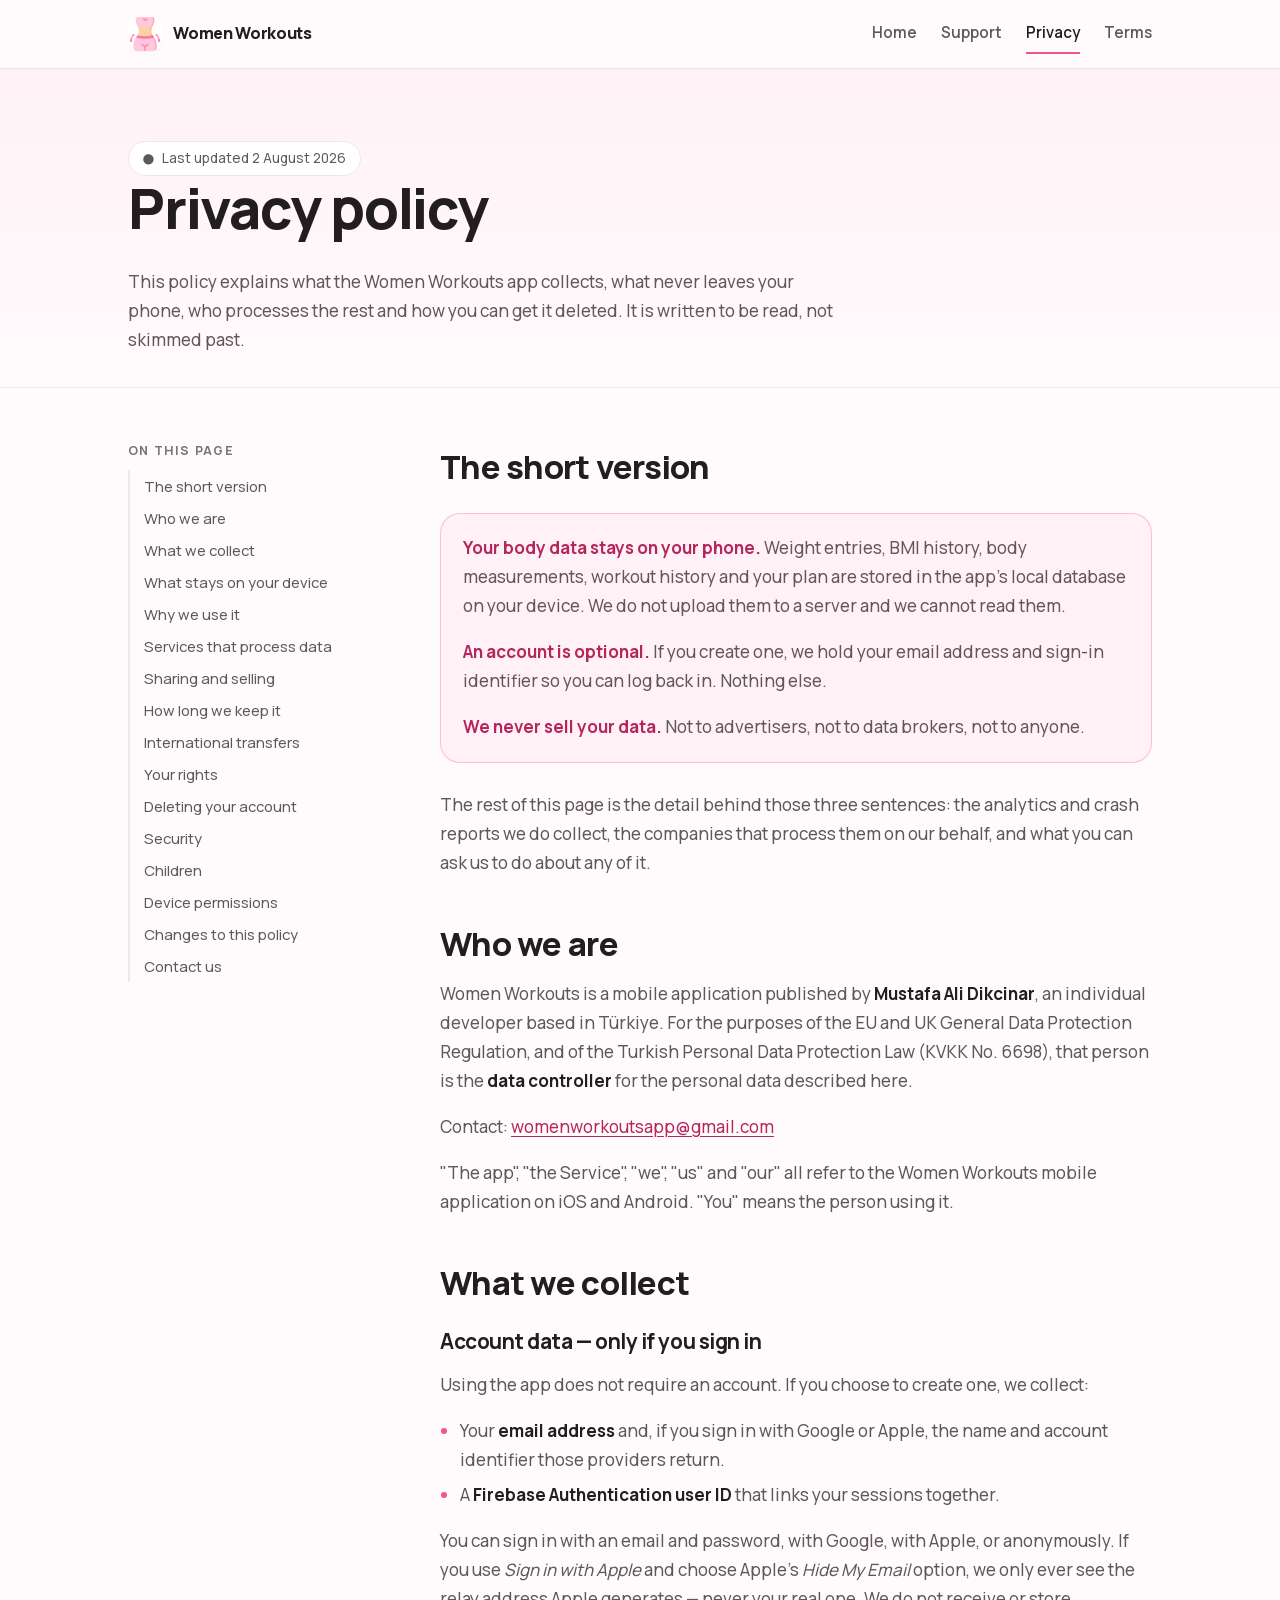
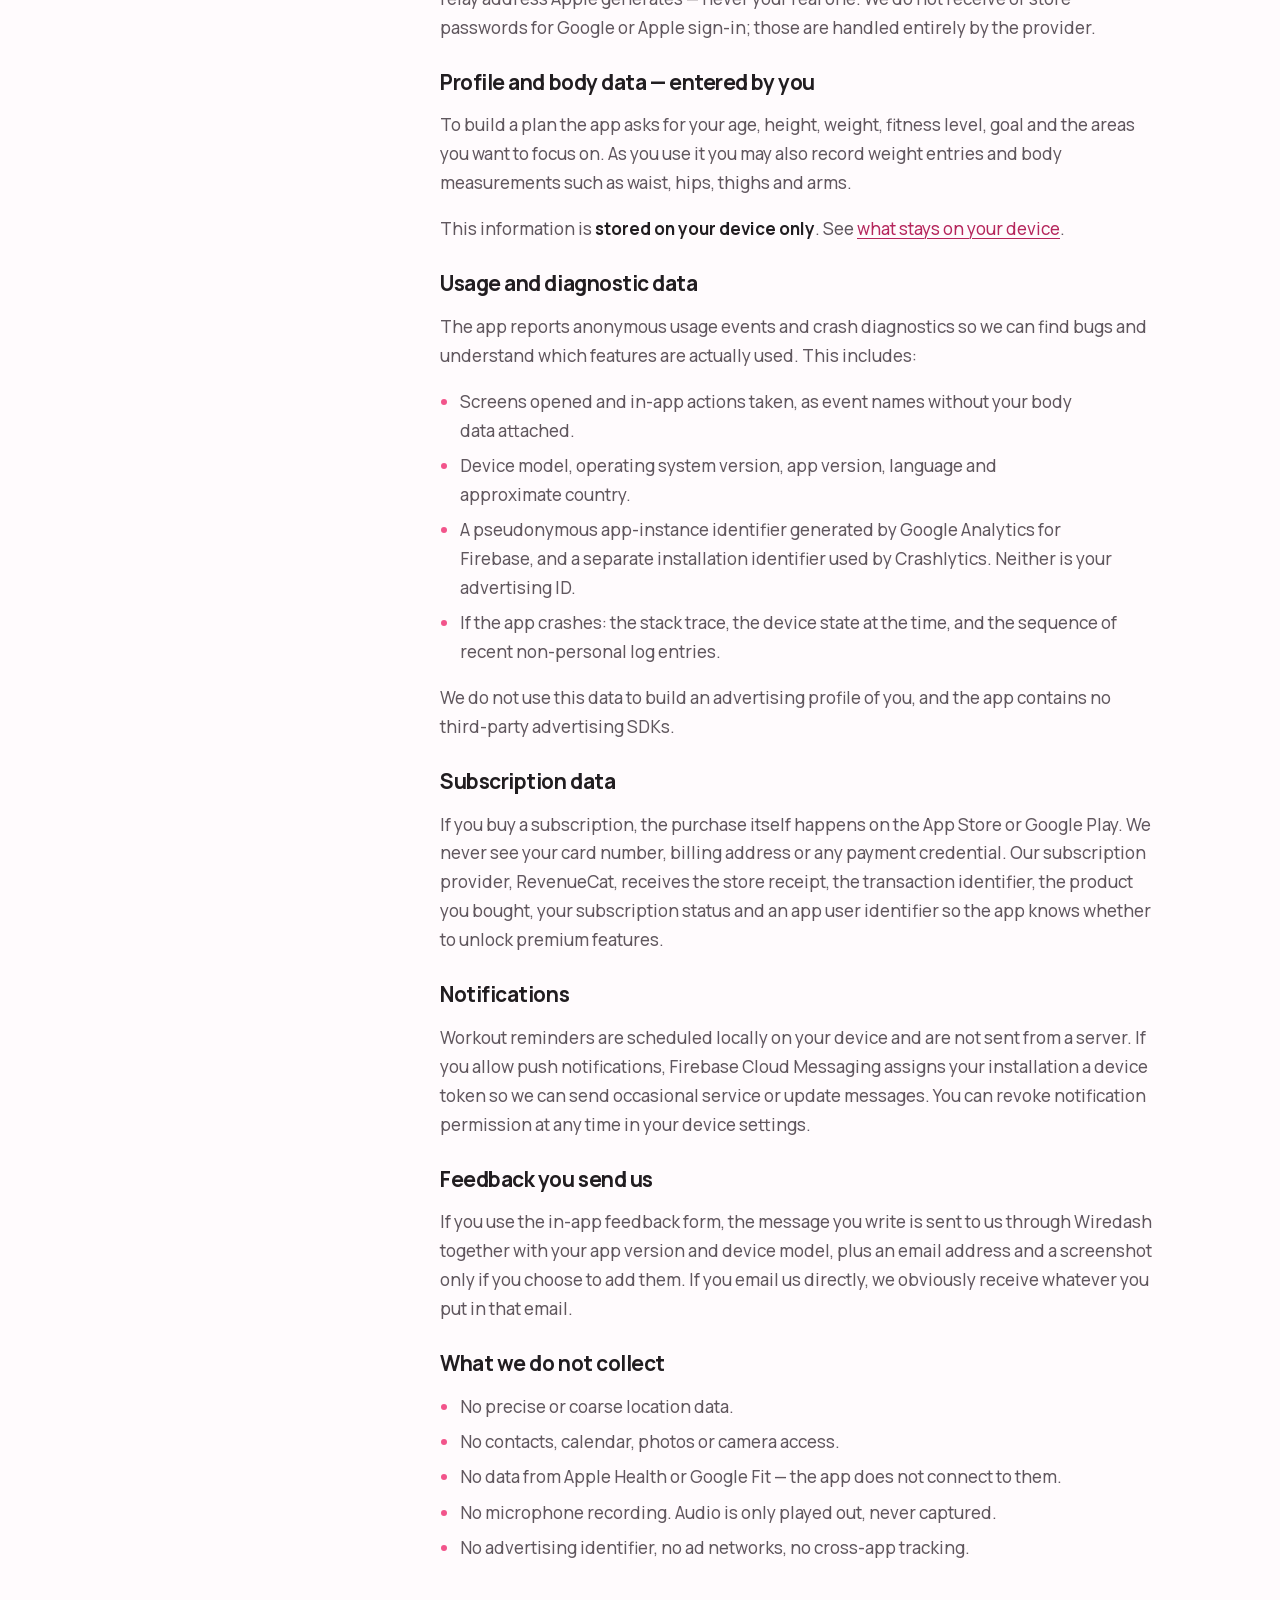
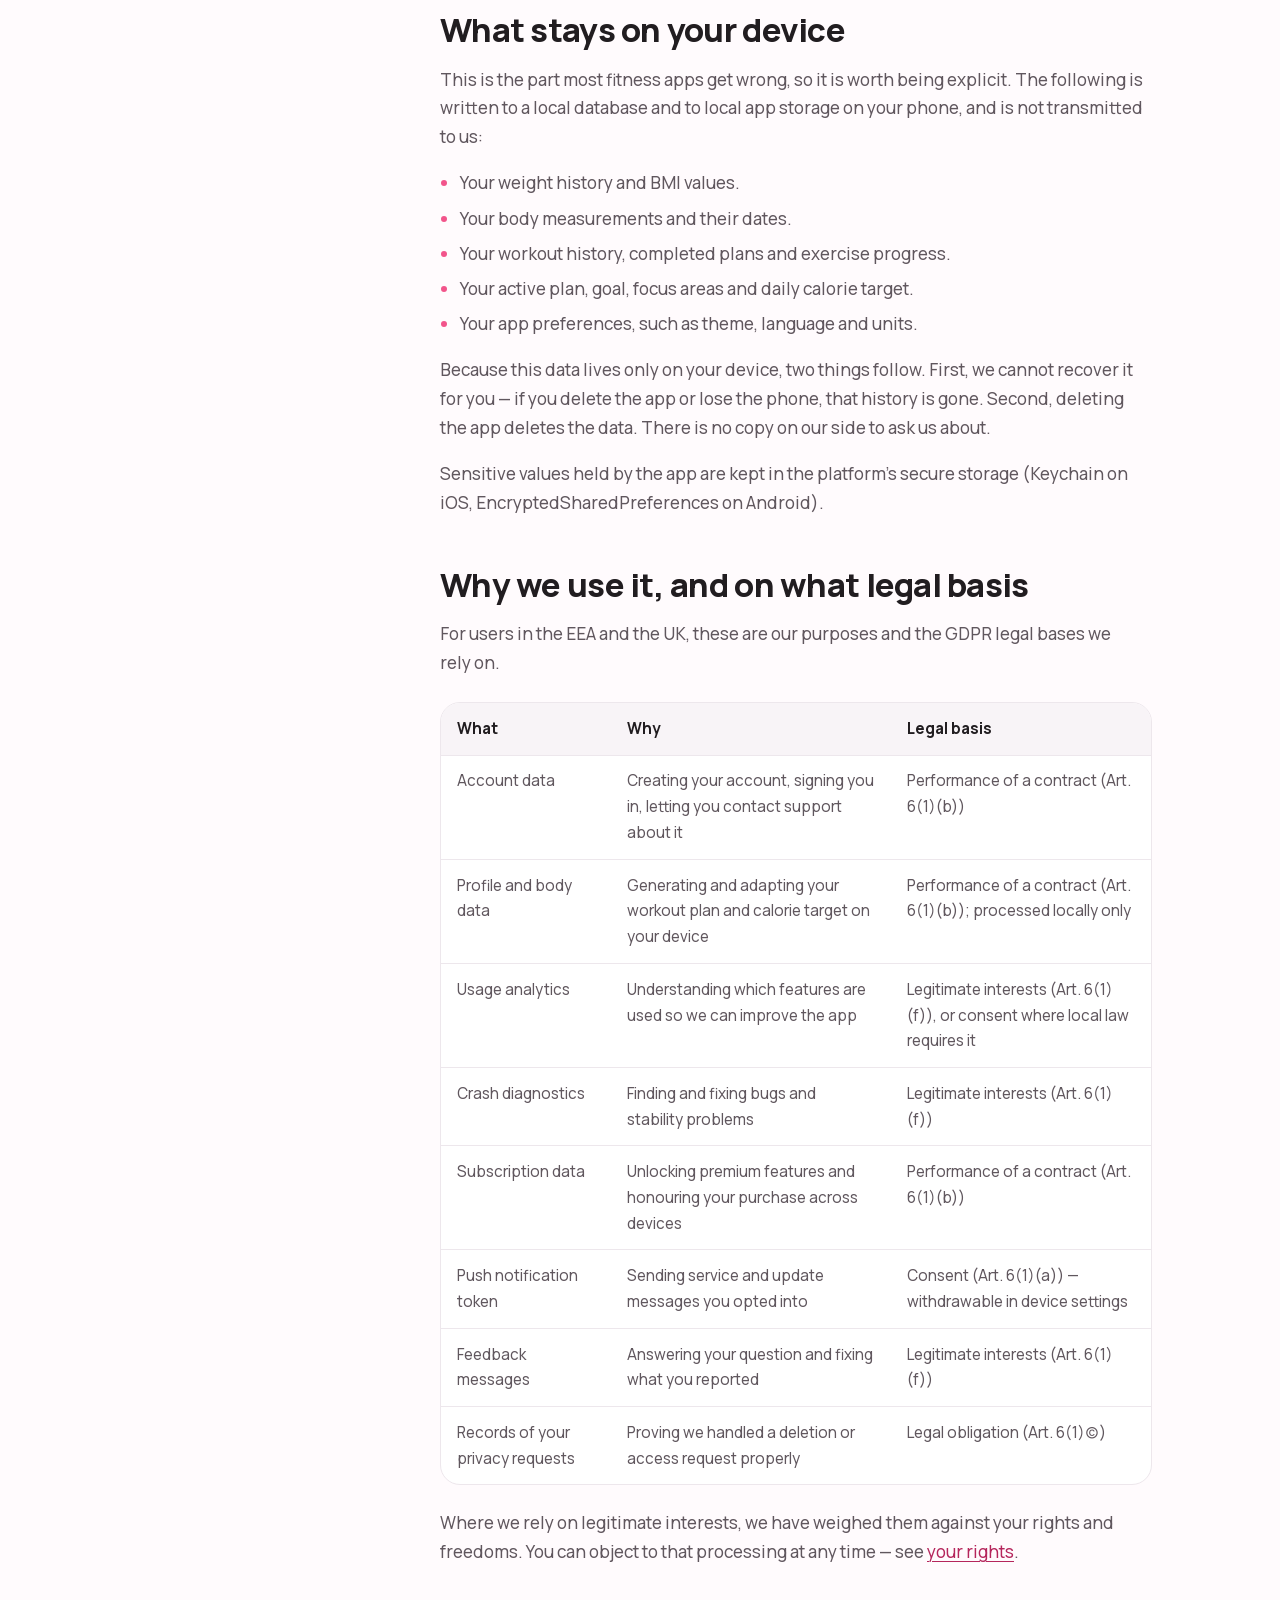
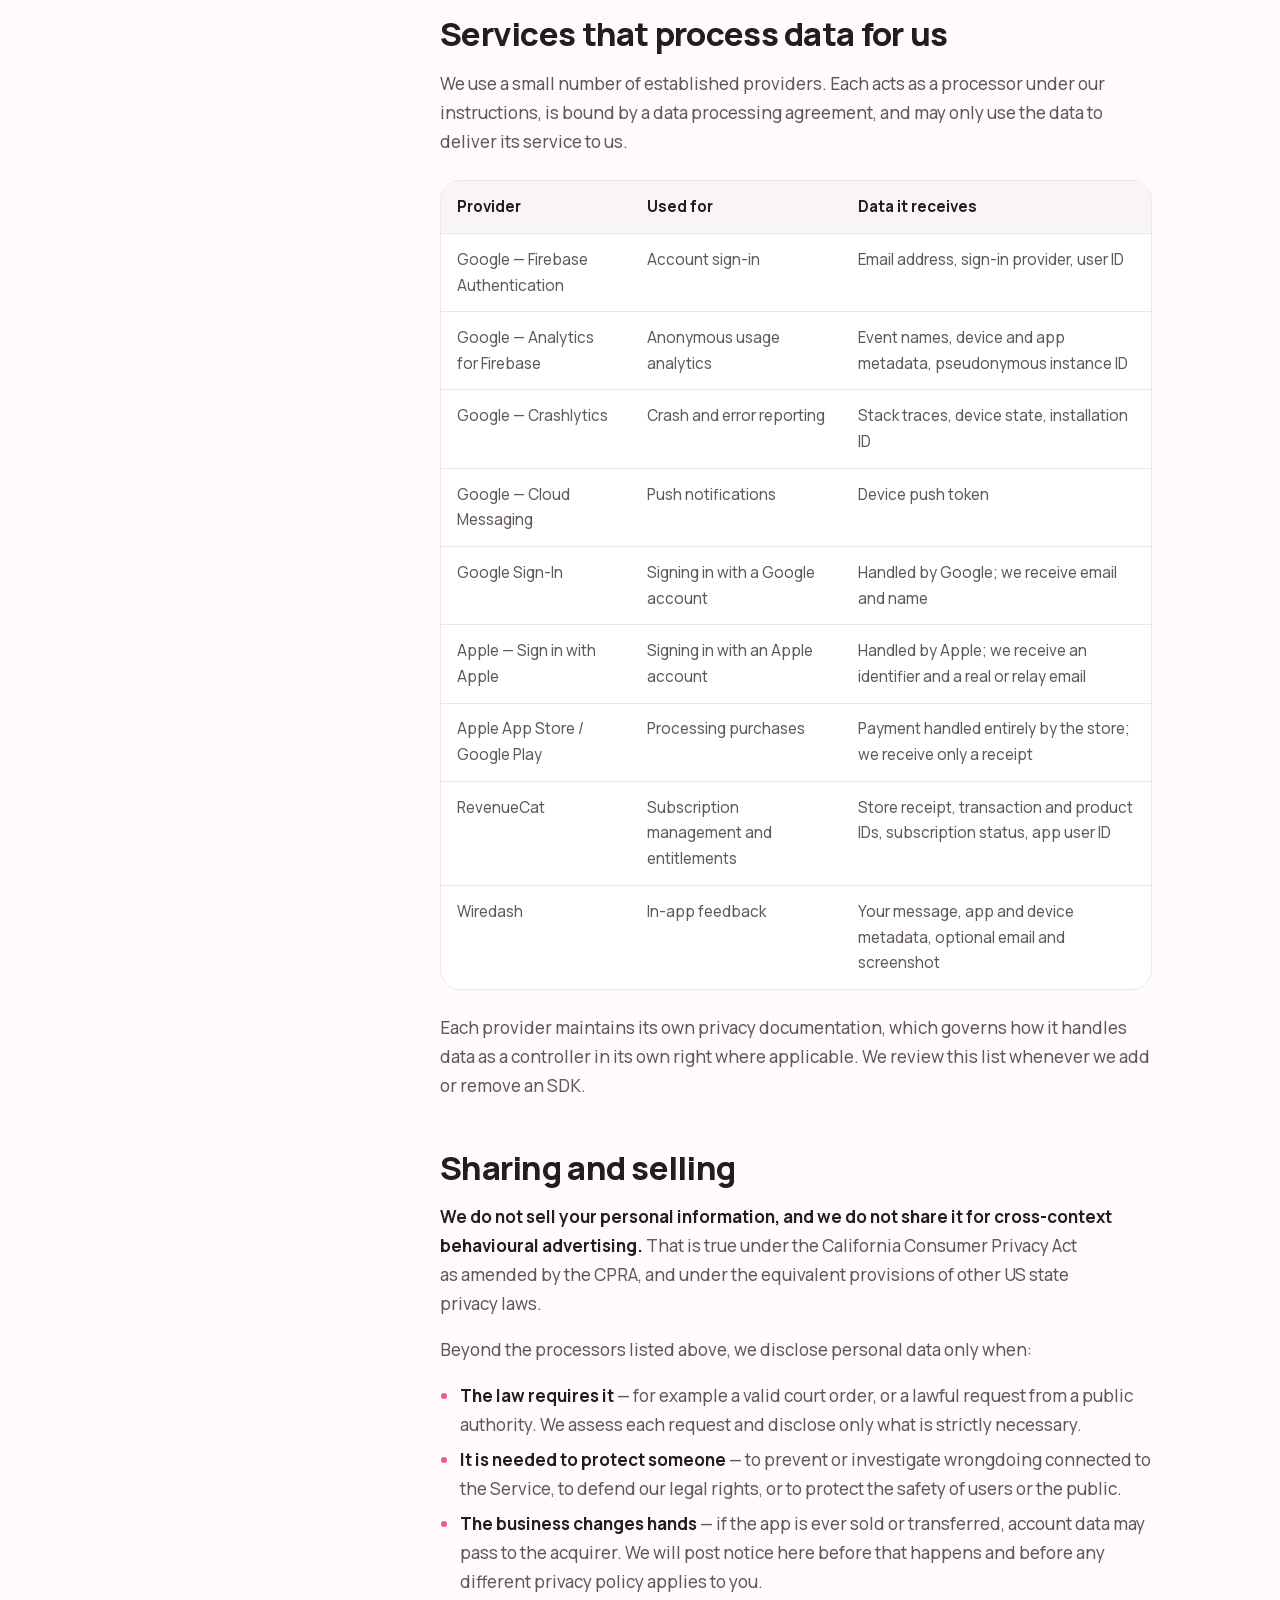
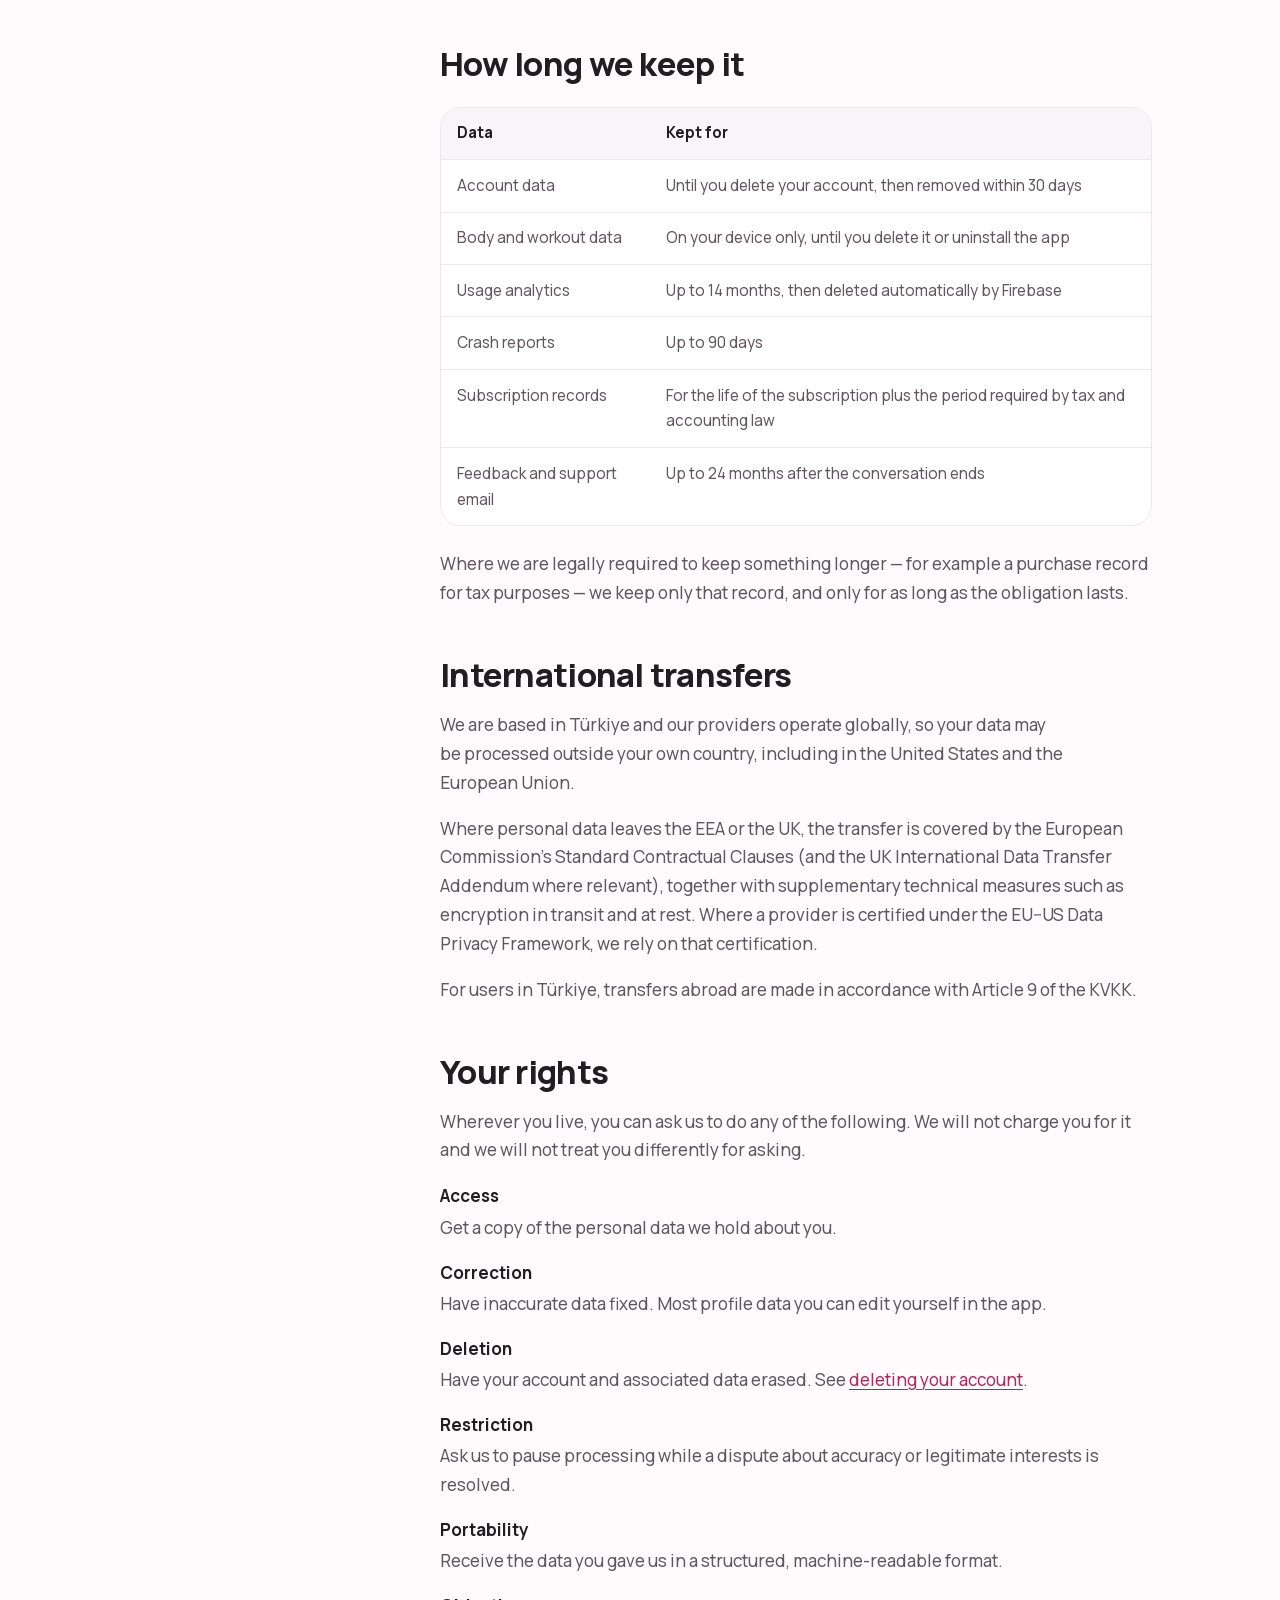
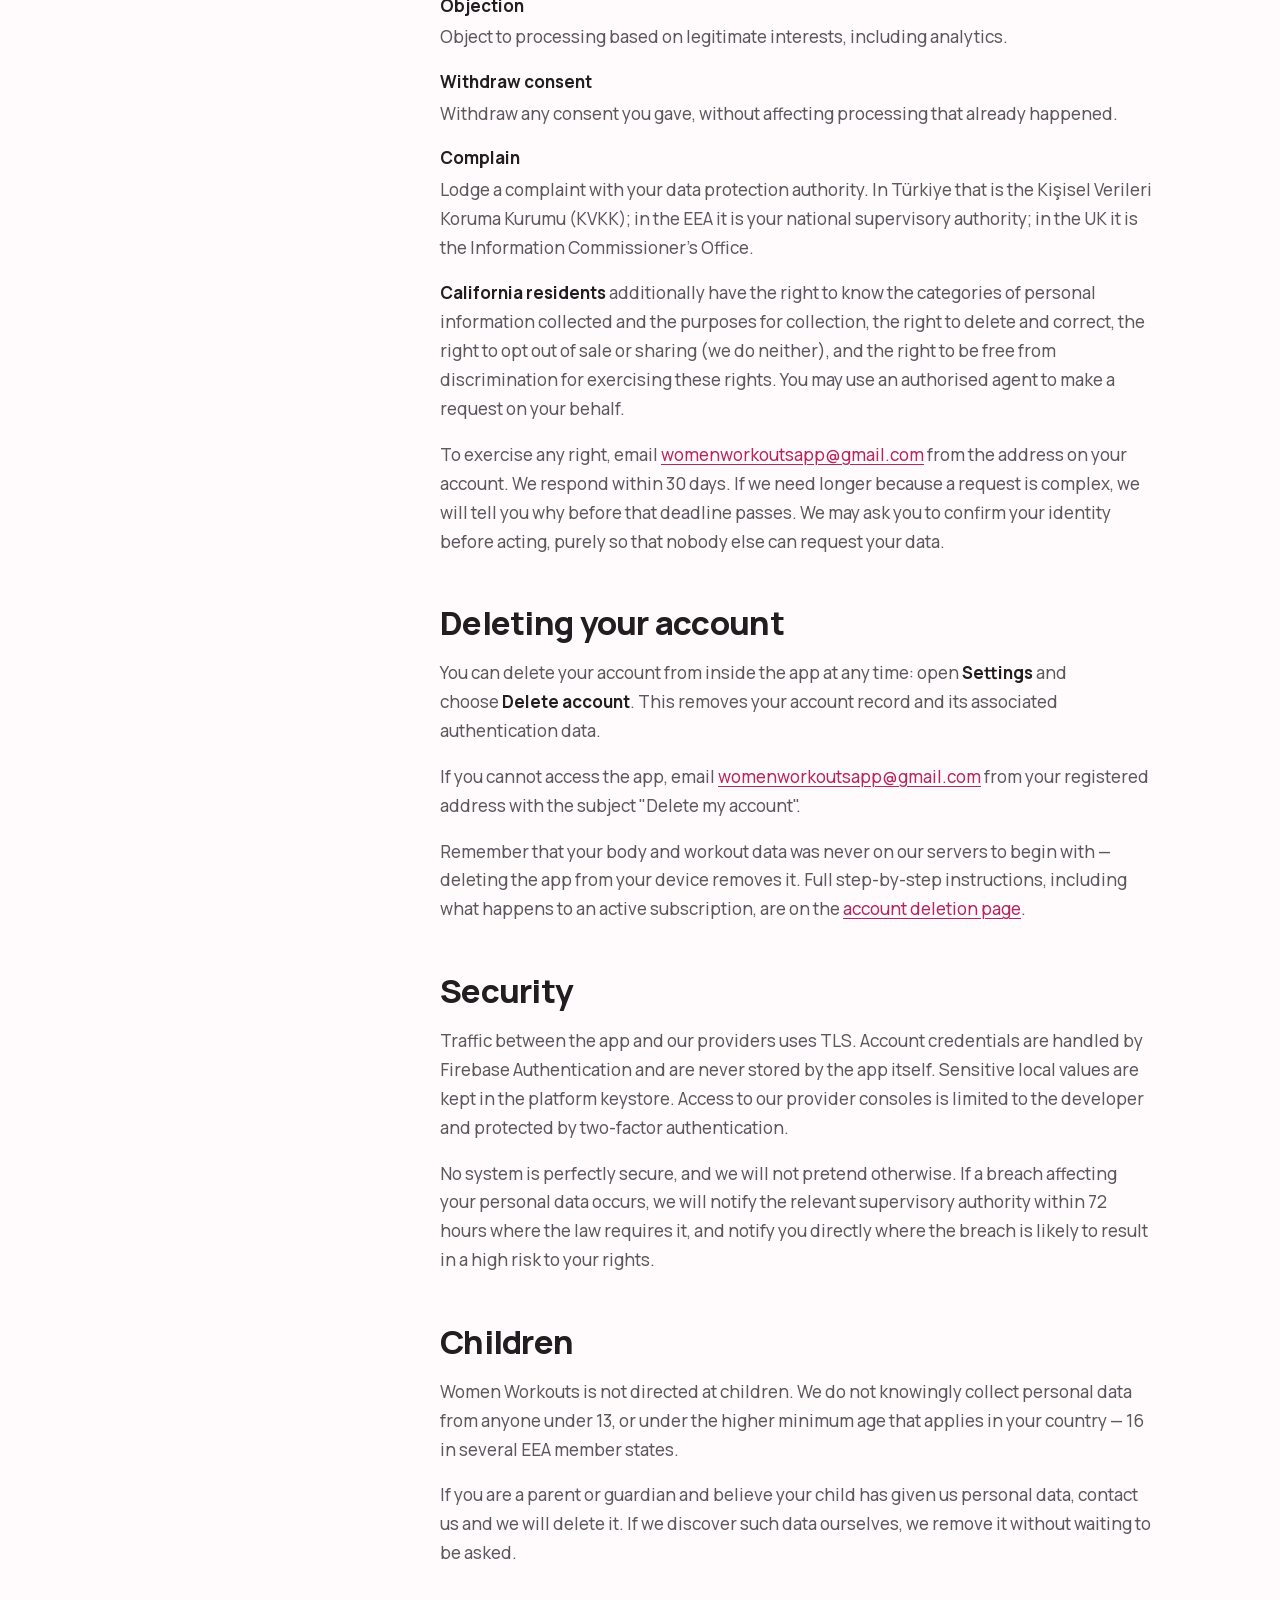
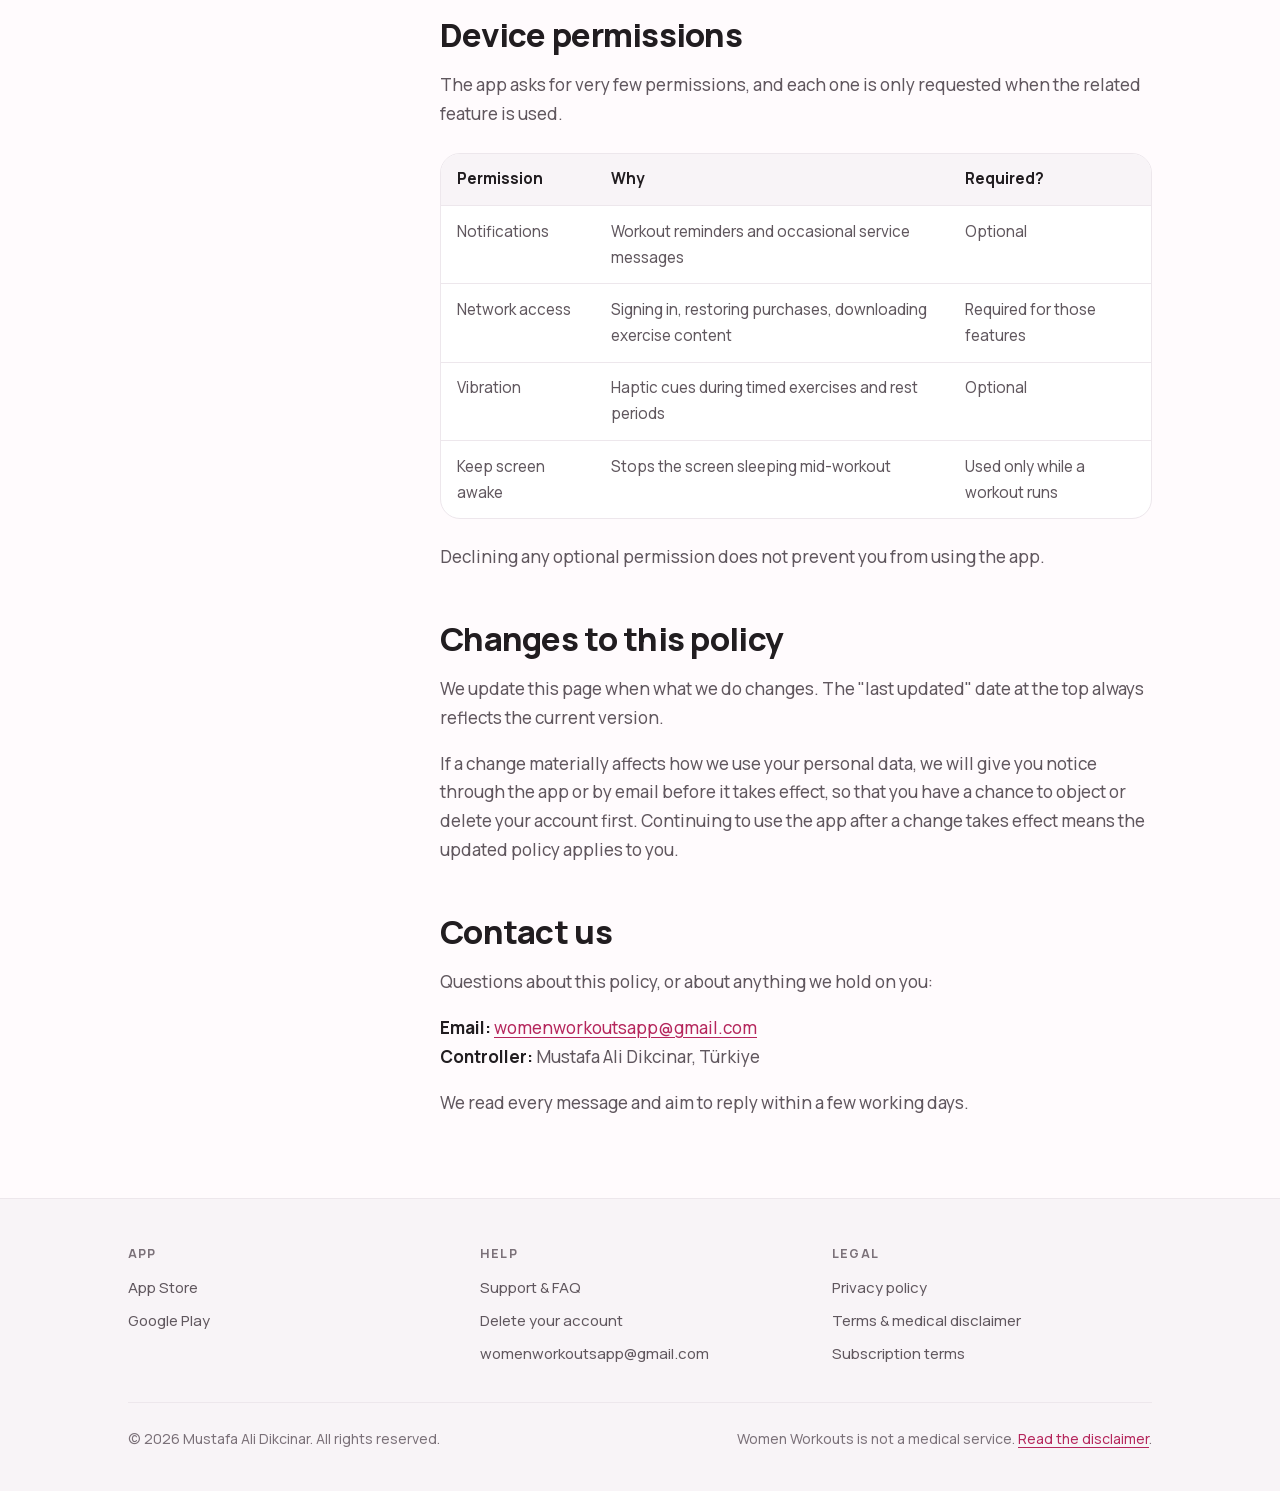
==== privacy.html @ 871513c8 "Rebuild site: themed pages, accurate legal text, SEO Replace the Word-exported UTF-16 privacy and te" ====
<!doctype html>
<html lang="en">
<head>
<meta charset="utf-8">
<meta name="viewport" content="width=device-width, initial-scale=1">
<title>Privacy Policy — Women Workouts</title>
<meta name="description" content="How the Women Workouts app collects, uses and protects your data: what stays on your device, which services process it, how long it is kept and how to delete your account.">
<link rel="canonical" href="https://womenworkouts.github.io/privacy.html">
<meta name="theme-color" content="#f2548b" media="(prefers-color-scheme: light)">
<meta name="theme-color" content="#151215" media="(prefers-color-scheme: dark)">
<meta name="robots" content="index, follow, max-snippet:-1">

<meta property="og:type" content="article">
<meta property="og:site_name" content="Women Workouts">
<meta property="og:url" content="https://womenworkouts.github.io/privacy.html">
<meta property="og:title" content="Privacy Policy — Women Workouts">
<meta property="og:description" content="What the Women Workouts app collects, what never leaves your device, and how to exercise your privacy rights.">
<meta property="og:image" content="https://womenworkouts.github.io/assets/img/og-cover.png">
<meta name="twitter:card" content="summary_large_image">
<meta name="twitter:title" content="Privacy Policy — Women Workouts">
<meta name="twitter:description" content="What the Women Workouts app collects, what never leaves your device, and how to exercise your privacy rights.">
<meta name="twitter:image" content="https://womenworkouts.github.io/assets/img/og-cover.png">

<link rel="icon" href="assets/img/icon-32.png" sizes="32x32" type="image/png">
<link rel="apple-touch-icon" href="assets/img/icon-180.png">
<link rel="preload" href="assets/fonts/manrope-latin.woff2" as="font" type="font/woff2" crossorigin>
<link rel="stylesheet" href="assets/css/site.css">

<script type="application/ld+json">
{
  "@context": "https://schema.org",
  "@type": "PrivacyPolicy",
  "@id": "https://womenworkouts.github.io/privacy.html#doc",
  "name": "Women Workouts Privacy Policy",
  "url": "https://womenworkouts.github.io/privacy.html",
  "inLanguage": "en",
  "dateModified": "2026-08-02",
  "description": "How the Women Workouts app collects, uses and protects personal data.",
  "isPartOf": { "@type": "WebSite", "@id": "https://womenworkouts.github.io/#website" },
  "publisher": {
    "@type": "Organization",
    "name": "Women Workouts",
    "email": "womenworkoutsapp@gmail.com",
    "url": "https://womenworkouts.github.io/"
  },
  "about": { "@type": "MobileApplication", "@id": "https://womenworkouts.github.io/#app" },
  "breadcrumb": {
    "@type": "BreadcrumbList",
    "itemListElement": [
      { "@type": "ListItem", "position": 1, "name": "Home", "item": "https://womenworkouts.github.io/" },
      { "@type": "ListItem", "position": 2, "name": "Privacy Policy", "item": "https://womenworkouts.github.io/privacy.html" }
    ]
  }
}
</script>
</head>
<body>
<a class="skip-link" href="#main">Skip to content</a>

<header class="site-header">
  <div class="wrap">
    <a class="brand" href="/">
      <img src="assets/img/icon-192.png" width="34" height="34" alt="" decoding="async">
      Women Workouts
    </a>
    <nav class="site-nav" aria-label="Primary">
      <a href="/">Home</a>
      <a href="support.html">Support</a>
      <a href="privacy.html" aria-current="page">Privacy</a>
      <a href="terms.html">Terms</a>
    </nav>
  </div>
</header>

<main id="main">

<div class="page-hero">
  <div class="wrap">
    <p class="updated"><span aria-hidden="true">●</span> Last updated 2 August 2026</p>
    <h1>Privacy policy</h1>
    <p>This policy explains what the Women Workouts app collects, what never leaves your phone, who processes the rest and how you can get it deleted. It is written to be read, not skimmed past.</p>
  </div>
</div>

<div class="wrap">
<div class="doc has-toc">

  <nav class="toc" aria-labelledby="toc-title">
    <h2 id="toc-title">On this page</h2>
    <ol>
      <li><a href="#summary">The short version</a></li>
      <li><a href="#who-we-are">Who we are</a></li>
      <li><a href="#what-we-collect">What we collect</a></li>
      <li><a href="#on-device">What stays on your device</a></li>
      <li><a href="#why">Why we use it</a></li>
      <li><a href="#processors">Services that process data</a></li>
      <li><a href="#sharing">Sharing and selling</a></li>
      <li><a href="#retention">How long we keep it</a></li>
      <li><a href="#transfers">International transfers</a></li>
      <li><a href="#your-rights">Your rights</a></li>
      <li><a href="#delete">Deleting your account</a></li>
      <li><a href="#security">Security</a></li>
      <li><a href="#children">Children</a></li>
      <li><a href="#permissions">Device permissions</a></li>
      <li><a href="#changes">Changes to this policy</a></li>
      <li><a href="#contact">Contact us</a></li>
    </ol>
  </nav>

  <article class="prose">

    <section id="summary">
      <h2>The short version</h2>
      <div class="callout">
        <p><strong>Your body data stays on your phone.</strong> Weight entries, BMI history, body measurements, workout history and your plan are stored in the app's local database on your device. We do not upload them to a server and we cannot read them.</p>
        <p><strong>An account is optional.</strong> If you create one, we hold your email address and sign-in identifier so you can log back in. Nothing else.</p>
        <p><strong>We never sell your data.</strong> Not to advertisers, not to data brokers, not to anyone.</p>
      </div>
      <p>The rest of this page is the detail behind those three sentences: the analytics and crash reports we do collect, the companies that process them on our behalf, and what you can ask us to do about any of it.</p>
    </section>

    <section id="who-we-are">
      <h2>Who we are</h2>
      <p>Women Workouts is a mobile application published by <strong>Mustafa Ali Dikcinar</strong>, an individual developer based in Türkiye. For the purposes of the EU and UK General Data Protection Regulation, and of the Turkish Personal Data Protection Law (KVKK No. 6698), that person is the <strong>data controller</strong> for the personal data described here.</p>
      <p>Contact: <a href="mailto:womenworkoutsapp@gmail.com">womenworkoutsapp@gmail.com</a></p>
      <p>"The app", "the Service", "we", "us" and "our" all refer to the Women Workouts mobile application on iOS and Android. "You" means the person using it.</p>
    </section>

    <section id="what-we-collect">
      <h2>What we collect</h2>

      <h3>Account data — only if you sign in</h3>
      <p>Using the app does not require an account. If you choose to create one, we collect:</p>
      <ul>
        <li>Your <strong>email address</strong> and, if you sign in with Google or Apple, the name and account identifier those providers return.</li>
        <li>A <strong>Firebase Authentication user ID</strong> that links your sessions together.</li>
      </ul>
      <p>You can sign in with an email and password, with Google, with Apple, or anonymously. If you use <em>Sign in with Apple</em> and choose Apple's <em>Hide My Email</em> option, we only ever see the relay address Apple generates — never your real one. We do not receive or store passwords for Google or Apple sign-in; those are handled entirely by the provider.</p>

      <h3>Profile and body data — entered by you</h3>
      <p>To build a plan the app asks for your age, height, weight, fitness level, goal and the areas you want to focus on. As you use it you may also record weight entries and body measurements such as waist, hips, thighs and arms.</p>
      <p>This information is <strong>stored on your device only</strong>. See <a href="#on-device">what stays on your device</a>.</p>

      <h3>Usage and diagnostic data</h3>
      <p>The app reports anonymous usage events and crash diagnostics so we can find bugs and understand which features are actually used. This includes:</p>
      <ul>
        <li>Screens opened and in-app actions taken, as event names without your body data attached.</li>
        <li>Device model, operating system version, app version, language and approximate country.</li>
        <li>A pseudonymous app-instance identifier generated by Google Analytics for Firebase, and a separate installation identifier used by Crashlytics. Neither is your advertising ID.</li>
        <li>If the app crashes: the stack trace, the device state at the time, and the sequence of recent non-personal log entries.</li>
      </ul>
      <p>We do not use this data to build an advertising profile of you, and the app contains no third-party advertising SDKs.</p>

      <h3>Subscription data</h3>
      <p>If you buy a subscription, the purchase itself happens on the App Store or Google Play. We never see your card number, billing address or any payment credential. Our subscription provider, RevenueCat, receives the store receipt, the transaction identifier, the product you bought, your subscription status and an app user identifier so the app knows whether to unlock premium features.</p>

      <h3>Notifications</h3>
      <p>Workout reminders are scheduled locally on your device and are not sent from a server. If you allow push notifications, Firebase Cloud Messaging assigns your installation a device token so we can send occasional service or update messages. You can revoke notification permission at any time in your device settings.</p>

      <h3>Feedback you send us</h3>
      <p>If you use the in-app feedback form, the message you write is sent to us through Wiredash together with your app version and device model, plus an email address and a screenshot only if you choose to add them. If you email us directly, we obviously receive whatever you put in that email.</p>

      <h3>What we do not collect</h3>
      <ul>
        <li>No precise or coarse location data.</li>
        <li>No contacts, calendar, photos or camera access.</li>
        <li>No data from Apple Health or Google Fit — the app does not connect to them.</li>
        <li>No microphone recording. Audio is only played out, never captured.</li>
        <li>No advertising identifier, no ad networks, no cross-app tracking.</li>
      </ul>
    </section>

    <section id="on-device">
      <h2>What stays on your device</h2>
      <p>This is the part most fitness apps get wrong, so it is worth being explicit. The following is written to a local database and to local app storage on your phone, and is not transmitted to us:</p>
      <ul>
        <li>Your weight history and BMI values.</li>
        <li>Your body measurements and their dates.</li>
        <li>Your workout history, completed plans and exercise progress.</li>
        <li>Your active plan, goal, focus areas and daily calorie target.</li>
        <li>Your app preferences, such as theme, language and units.</li>
      </ul>
      <p>Because this data lives only on your device, two things follow. First, we cannot recover it for you — if you delete the app or lose the phone, that history is gone. Second, deleting the app deletes the data. There is no copy on our side to ask us about.</p>
      <p>Sensitive values held by the app are kept in the platform's secure storage (Keychain on iOS, EncryptedSharedPreferences on Android).</p>
    </section>

    <section id="why">
      <h2>Why we use it, and on what legal basis</h2>
      <p>For users in the EEA and the UK, these are our purposes and the GDPR legal bases we rely on.</p>
      <div class="table-scroll">
        <table>
          <thead>
            <tr><th scope="col">What</th><th scope="col">Why</th><th scope="col">Legal basis</th></tr>
          </thead>
          <tbody>
            <tr><td>Account data</td><td>Creating your account, signing you in, letting you contact support about it</td><td>Performance of a contract (Art. 6(1)(b))</td></tr>
            <tr><td>Profile and body data</td><td>Generating and adapting your workout plan and calorie target on your device</td><td>Performance of a contract (Art. 6(1)(b)); processed locally only</td></tr>
            <tr><td>Usage analytics</td><td>Understanding which features are used so we can improve the app</td><td>Legitimate interests (Art. 6(1)(f)), or consent where local law requires it</td></tr>
            <tr><td>Crash diagnostics</td><td>Finding and fixing bugs and stability problems</td><td>Legitimate interests (Art. 6(1)(f))</td></tr>
            <tr><td>Subscription data</td><td>Unlocking premium features and honouring your purchase across devices</td><td>Performance of a contract (Art. 6(1)(b))</td></tr>
            <tr><td>Push notification token</td><td>Sending service and update messages you opted into</td><td>Consent (Art. 6(1)(a)) — withdrawable in device settings</td></tr>
            <tr><td>Feedback messages</td><td>Answering your question and fixing what you reported</td><td>Legitimate interests (Art. 6(1)(f))</td></tr>
            <tr><td>Records of your privacy requests</td><td>Proving we handled a deletion or access request properly</td><td>Legal obligation (Art. 6(1)(c))</td></tr>
          </tbody>
        </table>
      </div>
      <p>Where we rely on legitimate interests, we have weighed them against your rights and freedoms. You can object to that processing at any time — see <a href="#your-rights">your rights</a>.</p>
    </section>

    <section id="processors">
      <h2>Services that process data for us</h2>
      <p>We use a small number of established providers. Each acts as a processor under our instructions, is bound by a data processing agreement, and may only use the data to deliver its service to us.</p>
      <div class="table-scroll">
        <table>
          <thead>
            <tr><th scope="col">Provider</th><th scope="col">Used for</th><th scope="col">Data it receives</th></tr>
          </thead>
          <tbody>
            <tr><td>Google — Firebase Authentication</td><td>Account sign-in</td><td>Email address, sign-in provider, user ID</td></tr>
            <tr><td>Google — Analytics for Firebase</td><td>Anonymous usage analytics</td><td>Event names, device and app metadata, pseudonymous instance ID</td></tr>
            <tr><td>Google — Crashlytics</td><td>Crash and error reporting</td><td>Stack traces, device state, installation ID</td></tr>
            <tr><td>Google — Cloud Messaging</td><td>Push notifications</td><td>Device push token</td></tr>
            <tr><td>Google Sign-In</td><td>Signing in with a Google account</td><td>Handled by Google; we receive email and name</td></tr>
            <tr><td>Apple — Sign in with Apple</td><td>Signing in with an Apple account</td><td>Handled by Apple; we receive an identifier and a real or relay email</td></tr>
            <tr><td>Apple App Store / Google Play</td><td>Processing purchases</td><td>Payment handled entirely by the store; we receive only a receipt</td></tr>
            <tr><td>RevenueCat</td><td>Subscription management and entitlements</td><td>Store receipt, transaction and product IDs, subscription status, app user ID</td></tr>
            <tr><td>Wiredash</td><td>In-app feedback</td><td>Your message, app and device metadata, optional email and screenshot</td></tr>
          </tbody>
        </table>
      </div>
      <p>Each provider maintains its own privacy documentation, which governs how it handles data as a controller in its own right where applicable. We review this list whenever we add or remove an SDK.</p>
    </section>

    <section id="sharing">
      <h2>Sharing and selling</h2>
      <p><strong>We do not sell your personal information, and we do not share it for cross-context behavioural advertising.</strong> That is true under the California Consumer Privacy Act as amended by the CPRA, and under the equivalent provisions of other US state privacy laws.</p>
      <p>Beyond the processors listed above, we disclose personal data only when:</p>
      <ul>
        <li><strong>The law requires it</strong> — for example a valid court order, or a lawful request from a public authority. We assess each request and disclose only what is strictly necessary.</li>
        <li><strong>It is needed to protect someone</strong> — to prevent or investigate wrongdoing connected to the Service, to defend our legal rights, or to protect the safety of users or the public.</li>
        <li><strong>The business changes hands</strong> — if the app is ever sold or transferred, account data may pass to the acquirer. We will post notice here before that happens and before any different privacy policy applies to you.</li>
      </ul>
    </section>

    <section id="retention">
      <h2>How long we keep it</h2>
      <div class="table-scroll">
        <table>
          <thead>
            <tr><th scope="col">Data</th><th scope="col">Kept for</th></tr>
          </thead>
          <tbody>
            <tr><td>Account data</td><td>Until you delete your account, then removed within 30 days</td></tr>
            <tr><td>Body and workout data</td><td>On your device only, until you delete it or uninstall the app</td></tr>
            <tr><td>Usage analytics</td><td>Up to 14 months, then deleted automatically by Firebase</td></tr>
            <tr><td>Crash reports</td><td>Up to 90 days</td></tr>
            <tr><td>Subscription records</td><td>For the life of the subscription plus the period required by tax and accounting law</td></tr>
            <tr><td>Feedback and support email</td><td>Up to 24 months after the conversation ends</td></tr>
          </tbody>
        </table>
      </div>
      <p>Where we are legally required to keep something longer — for example a purchase record for tax purposes — we keep only that record, and only for as long as the obligation lasts.</p>
    </section>

    <section id="transfers">
      <h2>International transfers</h2>
      <p>We are based in Türkiye and our providers operate globally, so your data may be processed outside your own country, including in the United States and the European Union.</p>
      <p>Where personal data leaves the EEA or the UK, the transfer is covered by the European Commission's Standard Contractual Clauses (and the UK International Data Transfer Addendum where relevant), together with supplementary technical measures such as encryption in transit and at rest. Where a provider is certified under the EU–US Data Privacy Framework, we rely on that certification.</p>
      <p>For users in Türkiye, transfers abroad are made in accordance with Article 9 of the KVKK.</p>
    </section>

    <section id="your-rights">
      <h2>Your rights</h2>
      <p>Wherever you live, you can ask us to do any of the following. We will not charge you for it and we will not treat you differently for asking.</p>
      <dl>
        <dt>Access</dt><dd>Get a copy of the personal data we hold about you.</dd>
        <dt>Correction</dt><dd>Have inaccurate data fixed. Most profile data you can edit yourself in the app.</dd>
        <dt>Deletion</dt><dd>Have your account and associated data erased. See <a href="#delete">deleting your account</a>.</dd>
        <dt>Restriction</dt><dd>Ask us to pause processing while a dispute about accuracy or legitimate interests is resolved.</dd>
        <dt>Portability</dt><dd>Receive the data you gave us in a structured, machine-readable format.</dd>
        <dt>Objection</dt><dd>Object to processing based on legitimate interests, including analytics.</dd>
        <dt>Withdraw consent</dt><dd>Withdraw any consent you gave, without affecting processing that already happened.</dd>
        <dt>Complain</dt><dd>Lodge a complaint with your data protection authority. In Türkiye that is the <span lang="tr">Kişisel Verileri Koruma Kurumu</span> (KVKK); in the EEA it is your national supervisory authority; in the UK it is the Information Commissioner's Office.</dd>
      </dl>
      <p><strong>California residents</strong> additionally have the right to know the categories of personal information collected and the purposes for collection, the right to delete and correct, the right to opt out of sale or sharing (we do neither), and the right to be free from discrimination for exercising these rights. You may use an authorised agent to make a request on your behalf.</p>
      <p>To exercise any right, email <a href="mailto:womenworkoutsapp@gmail.com">womenworkoutsapp@gmail.com</a> from the address on your account. We respond within 30 days. If we need longer because a request is complex, we will tell you why before that deadline passes. We may ask you to confirm your identity before acting, purely so that nobody else can request your data.</p>
    </section>

    <section id="delete">
      <h2>Deleting your account</h2>
      <p>You can delete your account from inside the app at any time: open <strong>Settings</strong> and choose <strong>Delete account</strong>. This removes your account record and its associated authentication data.</p>
      <p>If you cannot access the app, email <a href="mailto:womenworkoutsapp@gmail.com">womenworkoutsapp@gmail.com</a> from your registered address with the subject "Delete my account".</p>
      <p>Remember that your body and workout data was never on our servers to begin with — deleting the app from your device removes it. Full step-by-step instructions, including what happens to an active subscription, are on the <a href="delete-account.html">account deletion page</a>.</p>
    </section>

    <section id="security">
      <h2>Security</h2>
      <p>Traffic between the app and our providers uses TLS. Account credentials are handled by Firebase Authentication and are never stored by the app itself. Sensitive local values are kept in the platform keystore. Access to our provider consoles is limited to the developer and protected by two-factor authentication.</p>
      <p>No system is perfectly secure, and we will not pretend otherwise. If a breach affecting your personal data occurs, we will notify the relevant supervisory authority within 72 hours where the law requires it, and notify you directly where the breach is likely to result in a high risk to your rights.</p>
    </section>

    <section id="children">
      <h2>Children</h2>
      <p>Women Workouts is not directed at children. We do not knowingly collect personal data from anyone under 13, or under the higher minimum age that applies in your country — 16 in several EEA member states.</p>
      <p>If you are a parent or guardian and believe your child has given us personal data, contact us and we will delete it. If we discover such data ourselves, we remove it without waiting to be asked.</p>
    </section>

    <section id="permissions">
      <h2>Device permissions</h2>
      <p>The app asks for very few permissions, and each one is only requested when the related feature is used.</p>
      <div class="table-scroll">
        <table>
          <thead><tr><th scope="col">Permission</th><th scope="col">Why</th><th scope="col">Required?</th></tr></thead>
          <tbody>
            <tr><td>Notifications</td><td>Workout reminders and occasional service messages</td><td>Optional</td></tr>
            <tr><td>Network access</td><td>Signing in, restoring purchases, downloading exercise content</td><td>Required for those features</td></tr>
            <tr><td>Vibration</td><td>Haptic cues during timed exercises and rest periods</td><td>Optional</td></tr>
            <tr><td>Keep screen awake</td><td>Stops the screen sleeping mid-workout</td><td>Used only while a workout runs</td></tr>
          </tbody>
        </table>
      </div>
      <p>Declining any optional permission does not prevent you from using the app.</p>
    </section>

    <section id="changes">
      <h2>Changes to this policy</h2>
      <p>We update this page when what we do changes. The "last updated" date at the top always reflects the current version.</p>
      <p>If a change materially affects how we use your personal data, we will give you notice through the app or by email before it takes effect, so that you have a chance to object or delete your account first. Continuing to use the app after a change takes effect means the updated policy applies to you.</p>
    </section>

    <section id="contact">
      <h2>Contact us</h2>
      <p>Questions about this policy, or about anything we hold on you:</p>
      <p><strong>Email:</strong> <a href="mailto:womenworkoutsapp@gmail.com">womenworkoutsapp@gmail.com</a><br>
      <strong>Controller:</strong> Mustafa Ali Dikcinar, Türkiye</p>
      <p>We read every message and aim to reply within a few working days.</p>
    </section>

  </article>
</div>
</div>
</main>

<footer class="site-footer">
  <div class="wrap">
    <div class="footer-grid">
      <div>
        <h2>App</h2>
        <ul>
          <li><a href="https://apps.apple.com/app/id1599554806" rel="noopener">App Store</a></li>
          <li><a href="https://play.google.com/store/apps/details?id=com.betterlifewithapps.womenworkouts" rel="noopener">Google Play</a></li>
        </ul>
      </div>
      <div>
        <h2>Help</h2>
        <ul>
          <li><a href="support.html">Support &amp; FAQ</a></li>
          <li><a href="delete-account.html">Delete your account</a></li>
          <li><a href="mailto:womenworkoutsapp@gmail.com">womenworkoutsapp@gmail.com</a></li>
        </ul>
      </div>
      <div>
        <h2>Legal</h2>
        <ul>
          <li><a href="privacy.html">Privacy policy</a></li>
          <li><a href="terms.html">Terms &amp; medical disclaimer</a></li>
          <li><a href="terms.html#subscriptions">Subscription terms</a></li>
        </ul>
      </div>
    </div>
    <div class="footer-bottom">
      <p>&copy; 2026 Mustafa Ali Dikcinar. All rights reserved.</p>
      <p>Women Workouts is not a medical service. <a href="terms.html#medical-disclaimer">Read the disclaimer</a>.</p>
    </div>
  </div>
</footer>
</body>
</html>
---- assets/css/site.css ----
/* Female Fitness: Women Workout — site styles.
   Palette and type scale mirror the app's bloom_ui design tokens. */

@font-face {
  font-family: "Manrope";
  src: url("../fonts/manrope-latin.woff2") format("woff2-variations");
  font-weight: 200 800;
  font-style: normal;
  font-display: swap;
}

:root {
  /* Rose — BloomColors.rose* */
  --rose-50: #fff1f6;
  --rose-100: #ffe1ec;
  --rose-200: #ffbed3;
  --rose-300: #ff92b6;
  --rose-400: #fa6c9e;
  --rose-500: #f2548b;
  --rose-600: #d93673;
  --rose-700: #b5265c;
  --rose-900: #711f3f;
  --rose-950: #430e22;

  /* Neutral — BloomColors.neutral* */
  --n-0: #ffffff;
  --n-50: #fffbfd;
  --n-100: #f8f4f7;
  --n-200: #ede7ec;
  --n-300: #d9d1d7;
  --n-400: #b0a6ae;
  --n-500: #7b7179;
  --n-600: #60575e;
  --n-700: #443c42;
  --n-800: #2e292d;
  --n-900: #211d20;
  --n-950: #151215;

  --lavender-100: #ece5ff;
  --lavender-500: #8d68f8;
  --mint-100: #ddf8f0;
  --mint-500: #25b993;
  --sky-100: #e2eeff;
  --sky-500: #3d7bd9;
  --peach-100: #ffebdd;
  --peach-500: #e98a4a;

  /* Semantic — light */
  --bg: var(--n-50);
  --surface: var(--n-0);
  --surface-alt: var(--n-100);
  --text: var(--n-900);
  --text-soft: var(--n-600);
  --text-faint: var(--n-500);
  --brand: var(--rose-500);
  --brand-strong: var(--rose-700);
  --on-brand: #ffffff;
  --brand-tint: var(--rose-50);
  --border: var(--n-200);
  --border-strong: var(--n-300);
  --shadow: 0 1px 2px rgb(33 29 32 / 4%), 0 12px 32px -12px rgb(33 29 32 / 10%);
  --shadow-lift: 0 2px 4px rgb(33 29 32 / 5%), 0 24px 48px -20px rgb(114 31 63 / 22%);

  /* Radius — BloomRadius */
  --r-sm: 8px;
  --r-md: 14px;
  --r-lg: 20px;
  --r-xl: 28px;
  --r-pill: 999px;

  --measure: 68ch;
  --page: 1120px;
  --gutter: clamp(1.25rem, 5vw, 3rem);
}

@media (prefers-color-scheme: dark) {
  :root {
    --bg: var(--n-950);
    --surface: var(--n-900);
    --surface-alt: var(--n-800);
    --text: var(--n-50);
    --text-soft: #cabfc6;
    --text-faint: var(--n-400);
    --brand: var(--rose-300);
    --brand-strong: var(--rose-200);
    --on-brand: var(--rose-950);
    --brand-tint: #2a1620;
    --border: var(--n-800);
    --border-strong: var(--n-700);
    --shadow: 0 1px 2px rgb(0 0 0 / 40%), 0 12px 32px -12px rgb(0 0 0 / 60%);
    --shadow-lift: 0 2px 4px rgb(0 0 0 / 45%), 0 24px 48px -20px rgb(0 0 0 / 70%);
  }
}

*,
*::before,
*::after {
  box-sizing: border-box;
}

html {
  -webkit-text-size-adjust: 100%;
  scroll-behavior: smooth;
  scroll-padding-top: 5.5rem;
}

@media (prefers-reduced-motion: reduce) {
  html {
    scroll-behavior: auto;
  }

  *,
  *::before,
  *::after {
    animation-duration: 0.01ms !important;
    transition-duration: 0.01ms !important;
  }
}

body {
  margin: 0;
  background: var(--bg);
  color: var(--text);
  font-family: "Manrope", system-ui, -apple-system, "Segoe UI", Roboto, "Helvetica Neue", sans-serif;
  font-size: 1.0625rem;
  line-height: 1.7;
  font-variation-settings: "wght" 450;
  -webkit-font-smoothing: antialiased;
  text-rendering: optimizeLegibility;
}

img {
  max-width: 100%;
  height: auto;
  display: block;
}

a {
  color: var(--brand-strong);
  text-underline-offset: 0.18em;
  text-decoration-thickness: 0.07em;
}

a:hover {
  color: var(--brand);
}

:focus-visible {
  outline: 3px solid var(--brand);
  outline-offset: 3px;
  border-radius: var(--r-sm);
}

h1,
h2,
h3,
h4 {
  font-variation-settings: "wght" 780;
  line-height: 1.15;
  letter-spacing: -0.022em;
  margin: 0 0 0.5em;
  color: var(--text);
  text-wrap: balance;
}

h1 {
  font-size: clamp(2.1rem, 1.4rem + 3.2vw, 3.5rem);
}

h2 {
  font-size: clamp(1.5rem, 1.15rem + 1.5vw, 2.05rem);
}

h3 {
  font-size: clamp(1.1rem, 1rem + 0.5vw, 1.3rem);
  font-variation-settings: "wght" 720;
}

p,
li {
  text-wrap: pretty;
}

hr {
  border: 0;
  border-top: 1px solid var(--border);
  margin: 3rem 0;
}

code {
  font-family: Inconsolata, ui-monospace, SFMono-Regular, Menlo, monospace;
  background: var(--surface-alt);
  padding: 0.1em 0.4em;
  border-radius: var(--r-sm);
  font-size: 0.92em;
}

/* ---------- Layout ---------- */

.wrap {
  width: 100%;
  max-width: var(--page);
  margin-inline: auto;
  padding-inline: var(--gutter);
}

.skip-link {
  position: absolute;
  left: -9999px;
  top: 0;
  background: var(--brand);
  color: var(--on-brand);
  padding: 0.75rem 1.25rem;
  border-radius: 0 0 var(--r-md) 0;
  font-variation-settings: "wght" 700;
  z-index: 100;
}

.skip-link:focus {
  left: 0;
  color: var(--on-brand);
}

/* ---------- Header ---------- */

.site-header {
  position: sticky;
  top: 0;
  z-index: 50;
  background: color-mix(in srgb, var(--bg) 88%, transparent);
  backdrop-filter: saturate(180%) blur(14px);
  border-bottom: 1px solid var(--border);
}

.site-header .wrap {
  display: flex;
  align-items: center;
  gap: 1rem;
  min-height: 4.25rem;
  flex-wrap: wrap;
}

.brand {
  display: inline-flex;
  align-items: center;
  gap: 0.7rem;
  font-variation-settings: "wght" 780;
  font-size: 1.02rem;
  letter-spacing: -0.02em;
  color: var(--text);
  text-decoration: none;
  margin-inline-end: auto;
}

.brand img {
  width: 34px;
  height: 34px;
  border-radius: 10px;
  background: var(--n-0);
  box-shadow: var(--shadow);
}

.site-nav {
  display: flex;
  align-items: center;
  gap: clamp(0.75rem, 2.5vw, 1.5rem);
  font-size: 0.95rem;
}

.site-nav a {
  color: var(--text-soft);
  text-decoration: none;
  font-variation-settings: "wght" 600;
  padding: 0.35rem 0;
  border-bottom: 2px solid transparent;
}

.site-nav a:hover {
  color: var(--brand);
}

.site-nav a[aria-current="page"] {
  color: var(--text);
  border-bottom-color: var(--brand);
}

/* ---------- Buttons ---------- */

.btn {
  display: inline-flex;
  align-items: center;
  justify-content: center;
  gap: 0.55rem;
  padding: 0.85rem 1.6rem;
  border-radius: var(--r-pill);
  font-variation-settings: "wght" 720;
  font-size: 1rem;
  line-height: 1.2;
  text-decoration: none;
  border: 1.5px solid transparent;
  transition: transform 0.18s ease, box-shadow 0.18s ease, background 0.18s ease;
}

.btn:active {
  transform: translateY(1px);
}

.btn-primary {
  background: var(--brand);
  color: var(--on-brand);
  box-shadow: var(--shadow-lift);
}

.btn-primary:hover {
  background: var(--rose-600);
  color: var(--on-brand);
}

@media (prefers-color-scheme: dark) {
  .btn-primary:hover {
    background: var(--rose-200);
  }
}

.btn-ghost {
  background: var(--surface);
  color: var(--text);
  border-color: var(--border-strong);
  box-shadow: var(--shadow);
}

.btn-ghost:hover {
  color: var(--text);
  border-color: var(--brand);
}

.btn svg {
  width: 1.15em;
  height: 1.15em;
  flex: none;
}

/* ---------- Hero ---------- */

.hero {
  position: relative;
  overflow: hidden;
  padding: clamp(3rem, 8vw, 6rem) 0 clamp(2.5rem, 6vw, 4.5rem);
}

.hero::before,
.hero::after {
  content: "";
  position: absolute;
  border-radius: 50%;
  filter: blur(70px);
  z-index: 0;
  pointer-events: none;
}

.hero::before {
  width: 46rem;
  height: 46rem;
  top: -26rem;
  right: -16rem;
  background: color-mix(in srgb, var(--rose-300) 42%, transparent);
}

.hero::after {
  width: 32rem;
  height: 32rem;
  bottom: -20rem;
  left: -14rem;
  background: color-mix(in srgb, var(--lavender-500) 16%, transparent);
}

.hero .wrap {
  position: relative;
  z-index: 1;
}

.hero-grid {
  display: grid;
  gap: clamp(2rem, 5vw, 3.5rem);
  align-items: center;
  grid-template-columns: minmax(0, 1.05fr) minmax(0, 0.95fr);
}

@media (max-width: 860px) {
  .hero-grid {
    grid-template-columns: minmax(0, 1fr);
  }
}

.eyebrow {
  display: inline-flex;
  align-items: center;
  gap: 0.5rem;
  background: var(--brand-tint);
  color: var(--brand-strong);
  border: 1px solid color-mix(in srgb, var(--brand) 26%, transparent);
  border-radius: var(--r-pill);
  padding: 0.4rem 0.95rem;
  font-size: 0.8rem;
  letter-spacing: 0.07em;
  text-transform: uppercase;
  font-variation-settings: "wght" 720;
  margin-bottom: 1.25rem;
}

.hero h1 .accent {
  color: var(--brand);
  display: block;
}

.lede {
  font-size: clamp(1.05rem, 1rem + 0.4vw, 1.25rem);
  color: var(--text-soft);
  max-width: 42ch;
  margin: 0 0 2rem;
}

.cta-row {
  display: flex;
  flex-wrap: wrap;
  gap: 0.85rem;
  margin-bottom: 1.5rem;
}

.hero-note {
  font-size: 0.92rem;
  color: var(--text-faint);
  margin: 0;
}

.hero-art {
  display: grid;
  place-items: center;
}

.app-tile {
  position: relative;
  display: grid;
  place-items: center;
  width: min(100%, 22rem);
  aspect-ratio: 1;
  border-radius: clamp(2rem, 6vw, 3.25rem);
  background: linear-gradient(150deg, var(--rose-100), var(--rose-200) 55%, var(--lavender-100));
  box-shadow: var(--shadow-lift);
}

@media (prefers-color-scheme: dark) {
  .app-tile {
    background: linear-gradient(150deg, #3a1a29, #4d1e35 55%, #2c2141);
  }
}

/* The app icon artwork has an opaque white background, so it is presented on a
   deliberate white card rather than floating directly on the gradient. */
.icon-card {
  width: 58%;
  aspect-ratio: 1;
  display: grid;
  place-items: center;
  background: var(--n-0);
  border-radius: 24%;
  box-shadow: 0 18px 44px rgb(114 31 63 / 28%);
  overflow: hidden;
}

.icon-card img {
  width: 84%;
}

.tile-badge {
  position: absolute;
  bottom: -0.9rem;
  background: var(--surface);
  color: var(--text);
  border: 1px solid var(--border);
  border-radius: var(--r-pill);
  padding: 0.5rem 1.1rem;
  font-size: 0.88rem;
  font-variation-settings: "wght" 700;
  box-shadow: var(--shadow);
  white-space: nowrap;
}

/* ---------- Sections ---------- */

.section {
  padding: clamp(3rem, 7vw, 5rem) 0;
}

.section-tint {
  background: var(--surface-alt);
  border-block: 1px solid var(--border);
}

.section-head {
  max-width: 46ch;
  margin-bottom: clamp(1.75rem, 4vw, 2.75rem);
}

.section-head p {
  color: var(--text-soft);
  margin: 0;
}

.grid {
  display: grid;
  gap: 1.25rem;
  grid-template-columns: repeat(auto-fit, minmax(17rem, 1fr));
}

.card {
  background: var(--surface);
  border: 1px solid var(--border);
  border-radius: var(--r-xl);
  padding: 1.6rem;
  box-shadow: var(--shadow);
}

.card h3 {
  margin-bottom: 0.4rem;
}

.card p {
  margin: 0;
  color: var(--text-soft);
  font-size: 0.98rem;
}

.card-icon {
  width: 2.75rem;
  height: 2.75rem;
  display: grid;
  place-items: center;
  border-radius: var(--r-md);
  margin-bottom: 1rem;
  font-size: 1.35rem;
}

.i-rose {
  background: var(--rose-100);
  color: var(--rose-700);
}

.i-lavender {
  background: var(--lavender-100);
  color: #5a34c9;
}

.i-mint {
  background: var(--mint-100);
  color: #14775e;
}

.i-sky {
  background: var(--sky-100);
  color: #245499;
}

.i-peach {
  background: var(--peach-100);
  color: #a85a22;
}

.stat-row {
  display: grid;
  gap: 1rem;
  grid-template-columns: repeat(auto-fit, minmax(11rem, 1fr));
  margin-top: 2rem;
}

.stat {
  background: var(--surface);
  border: 1px solid var(--border);
  border-radius: var(--r-lg);
  padding: 1.25rem;
  text-align: center;
}

.stat b {
  display: block;
  font-size: 1.75rem;
  font-variation-settings: "wght" 800;
  color: var(--brand);
  letter-spacing: -0.03em;
}

.stat span {
  font-size: 0.88rem;
  color: var(--text-faint);
}

/* ---------- Legal / article pages ---------- */

.page-hero {
  padding: clamp(2.5rem, 6vw, 4rem) 0 clamp(1.5rem, 3vw, 2rem);
  border-bottom: 1px solid var(--border);
  background: linear-gradient(180deg, var(--brand-tint), transparent);
}

.page-hero p {
  color: var(--text-soft);
  max-width: var(--measure);
  margin: 0.5rem 0 0;
}

.updated {
  display: inline-flex;
  align-items: center;
  gap: 0.5rem;
  font-size: 0.85rem;
  color: var(--text-faint);
  background: var(--surface);
  border: 1px solid var(--border);
  border-radius: var(--r-pill);
  padding: 0.3rem 0.85rem;
  margin-bottom: 1rem;
}

.doc {
  display: grid;
  grid-template-columns: minmax(0, 1fr);
  gap: clamp(2rem, 5vw, 3.5rem);
  padding: clamp(2rem, 5vw, 3.5rem) 0 4rem;
}

@media (min-width: 1000px) {
  .doc.has-toc {
    grid-template-columns: 16rem minmax(0, 1fr);
  }
}

.toc {
  font-size: 0.93rem;
}

@media (min-width: 1000px) {
  .toc {
    position: sticky;
    top: 5.5rem;
    align-self: start;
    max-height: calc(100vh - 7rem);
    overflow-y: auto;
  }
}

.toc h2 {
  font-size: 0.78rem;
  text-transform: uppercase;
  letter-spacing: 0.1em;
  color: var(--text-faint);
  font-variation-settings: "wght" 720;
  margin-bottom: 0.75rem;
}

.toc ol {
  list-style: none;
  margin: 0;
  padding: 0;
  border-left: 2px solid var(--border);
}

.toc li {
  margin: 0;
}

.toc a {
  display: block;
  padding: 0.35rem 0 0.35rem 0.9rem;
  margin-left: -2px;
  border-left: 2px solid transparent;
  color: var(--text-soft);
  text-decoration: none;
  line-height: 1.4;
}

.toc a:hover {
  color: var(--brand);
  border-left-color: var(--brand);
}

.prose {
  max-width: var(--measure);
}

.prose > section + section {
  margin-top: 2.75rem;
}

.prose h2 {
  scroll-margin-top: 5.5rem;
  padding-top: 0.25rem;
}

.prose h3 {
  margin-top: 1.75rem;
  scroll-margin-top: 5.5rem;
}

.prose p,
.prose ul,
.prose ol {
  color: var(--text-soft);
}

.prose ul,
.prose ol {
  padding-left: 1.25rem;
}

.prose li + li {
  margin-top: 0.4rem;
}

.prose li::marker {
  color: var(--brand);
}

.prose strong {
  color: var(--text);
  font-variation-settings: "wght" 700;
}

.prose dl {
  margin: 0;
}

.prose dt {
  font-variation-settings: "wght" 700;
  color: var(--text);
  margin-top: 1rem;
}

.prose dd {
  margin: 0.15rem 0 0;
  color: var(--text-soft);
}

.callout {
  border: 1px solid color-mix(in srgb, var(--brand) 32%, transparent);
  background: var(--brand-tint);
  border-radius: var(--r-lg);
  padding: 1.25rem 1.4rem;
  margin: 1.75rem 0;
}

.callout p:first-child {
  margin-top: 0;
}

.callout p:last-child {
  margin-bottom: 0;
}

.callout strong {
  color: var(--brand-strong);
}

.table-scroll {
  overflow-x: auto;
  border: 1px solid var(--border);
  border-radius: var(--r-lg);
  margin: 1.5rem 0;
  background: var(--surface);
}

table {
  border-collapse: collapse;
  width: 100%;
  min-width: 34rem;
  font-size: 0.95rem;
}

th,
td {
  text-align: left;
  padding: 0.8rem 1rem;
  border-bottom: 1px solid var(--border);
  vertical-align: top;
}

th {
  font-variation-settings: "wght" 720;
  color: var(--text);
  background: var(--surface-alt);
  white-space: nowrap;
}

td {
  color: var(--text-soft);
}

tbody tr:last-child td {
  border-bottom: 0;
}

/* ---------- FAQ ---------- */

.faq {
  max-width: var(--measure);
}

.faq details {
  border: 1px solid var(--border);
  border-radius: var(--r-lg);
  background: var(--surface);
  padding: 0 1.25rem;
  margin-bottom: 0.75rem;
}

.faq details[open] {
  border-color: color-mix(in srgb, var(--brand) 40%, transparent);
}

.faq summary {
  cursor: pointer;
  list-style: none;
  padding: 1rem 2rem 1rem 0;
  font-variation-settings: "wght" 700;
  color: var(--text);
  position: relative;
}

.faq summary::-webkit-details-marker {
  display: none;
}

.faq summary::after {
  content: "+";
  position: absolute;
  right: 0.25rem;
  top: 50%;
  transform: translateY(-50%);
  color: var(--brand);
  font-size: 1.4rem;
  line-height: 1;
}

.faq details[open] summary::after {
  content: "–";
}

.faq details > *:not(summary) {
  color: var(--text-soft);
  margin-top: 0;
}

.faq details > *:last-child {
  padding-bottom: 1rem;
}

/* ---------- Steps ---------- */

.steps {
  counter-reset: step;
  list-style: none;
  padding: 0;
  max-width: var(--measure);
}

.steps li {
  counter-increment: step;
  position: relative;
  padding-left: 3.25rem;
  min-height: 2.25rem;
}

.steps li + li {
  margin-top: 1.4rem;
}

.steps li::before {
  content: counter(step);
  position: absolute;
  left: 0;
  top: 0;
  width: 2.25rem;
  height: 2.25rem;
  display: grid;
  place-items: center;
  border-radius: 50%;
  background: var(--brand);
  color: var(--on-brand);
  font-variation-settings: "wght" 780;
  font-size: 0.95rem;
}

/* ---------- Footer ---------- */

.site-footer {
  border-top: 1px solid var(--border);
  background: var(--surface-alt);
  padding: 3rem 0 2.5rem;
  font-size: 0.94rem;
}

.footer-grid {
  display: grid;
  gap: 2rem;
  grid-template-columns: repeat(auto-fit, minmax(13rem, 1fr));
  margin-bottom: 2.25rem;
}

.footer-grid h2 {
  font-size: 0.78rem;
  text-transform: uppercase;
  letter-spacing: 0.1em;
  color: var(--text-faint);
  font-variation-settings: "wght" 720;
  margin-bottom: 0.85rem;
}

.footer-grid ul {
  list-style: none;
  margin: 0;
  padding: 0;
}

.footer-grid li + li {
  margin-top: 0.45rem;
}

.footer-grid a {
  color: var(--text-soft);
  text-decoration: none;
}

.footer-grid a:hover {
  color: var(--brand);
  text-decoration: underline;
}

.footer-bottom {
  border-top: 1px solid var(--border);
  padding-top: 1.5rem;
  display: flex;
  flex-wrap: wrap;
  gap: 0.75rem 1.5rem;
  align-items: center;
  justify-content: space-between;
  color: var(--text-faint);
  font-size: 0.88rem;
}

.footer-bottom p {
  margin: 0;
}

.visually-hidden {
  position: absolute;
  width: 1px;
  height: 1px;
  overflow: hidden;
  clip: rect(0 0 0 0);
  clip-path: inset(50%);
  white-space: nowrap;
}
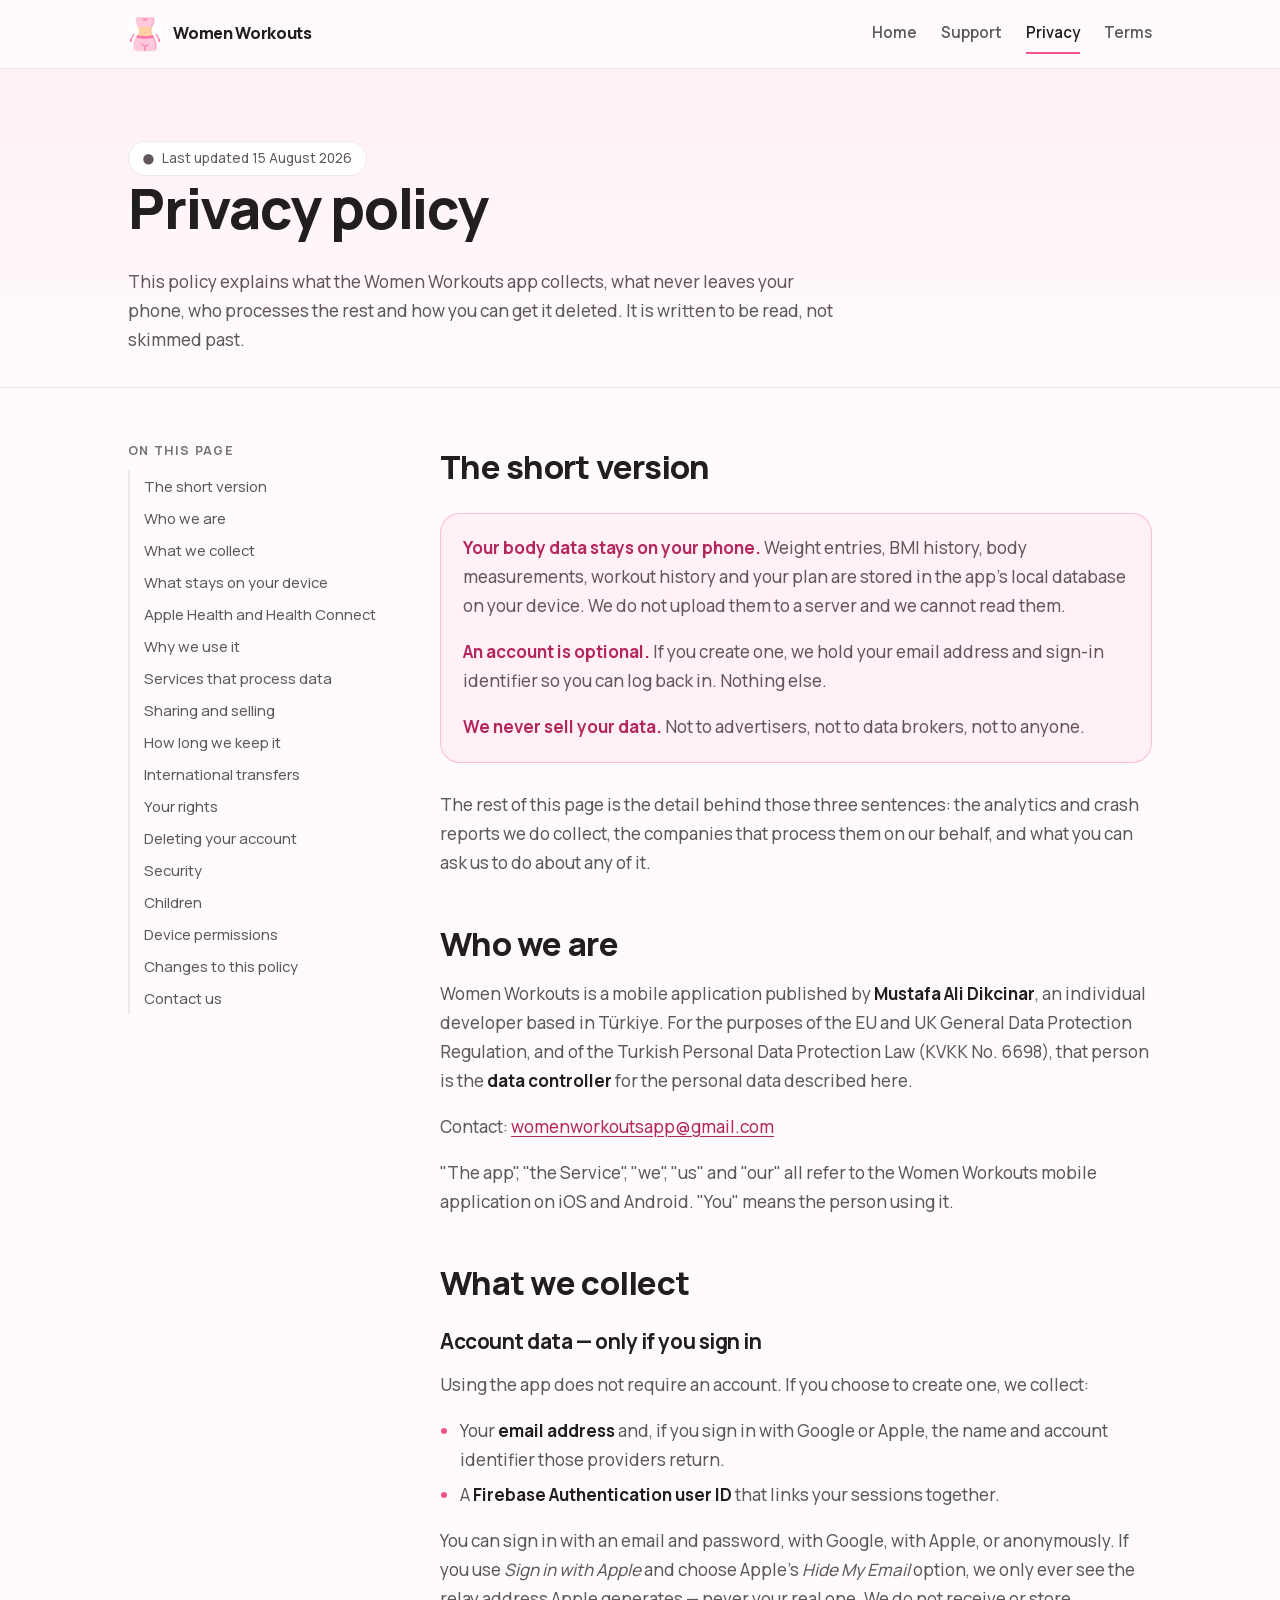
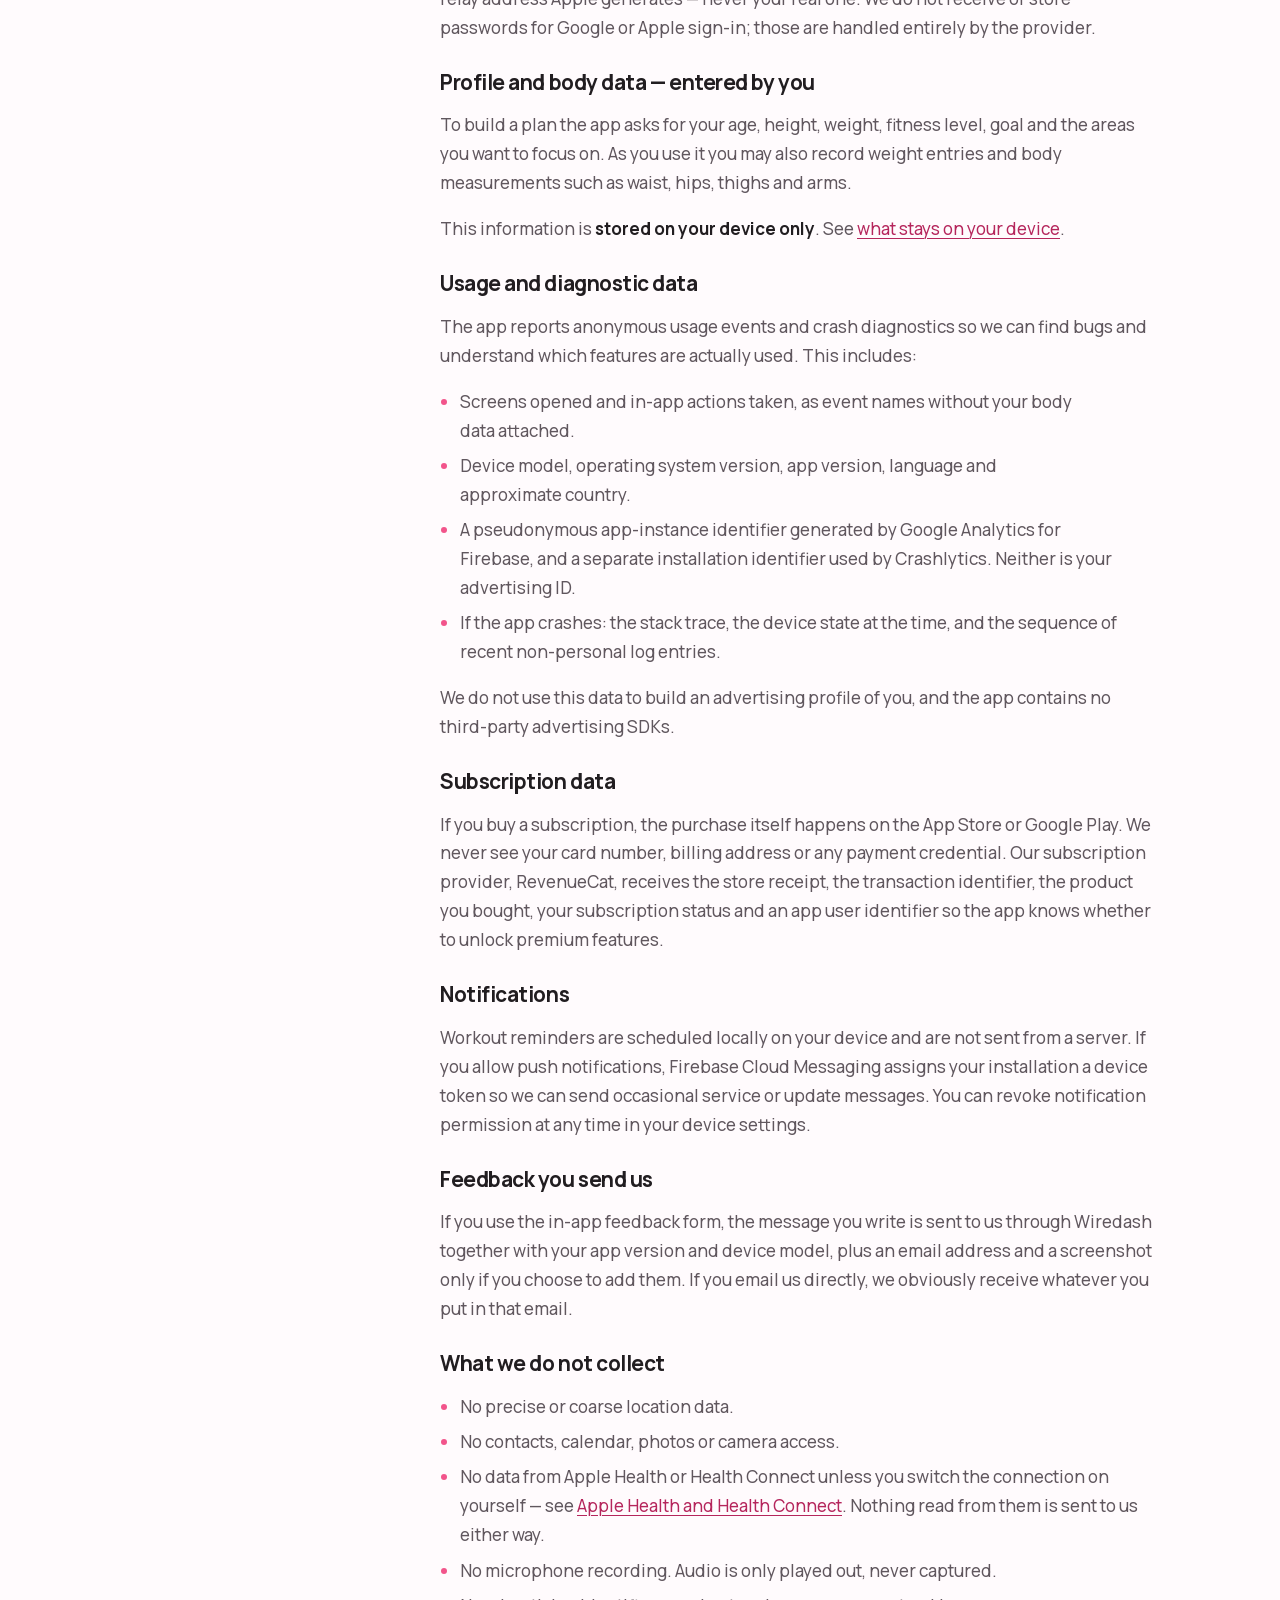
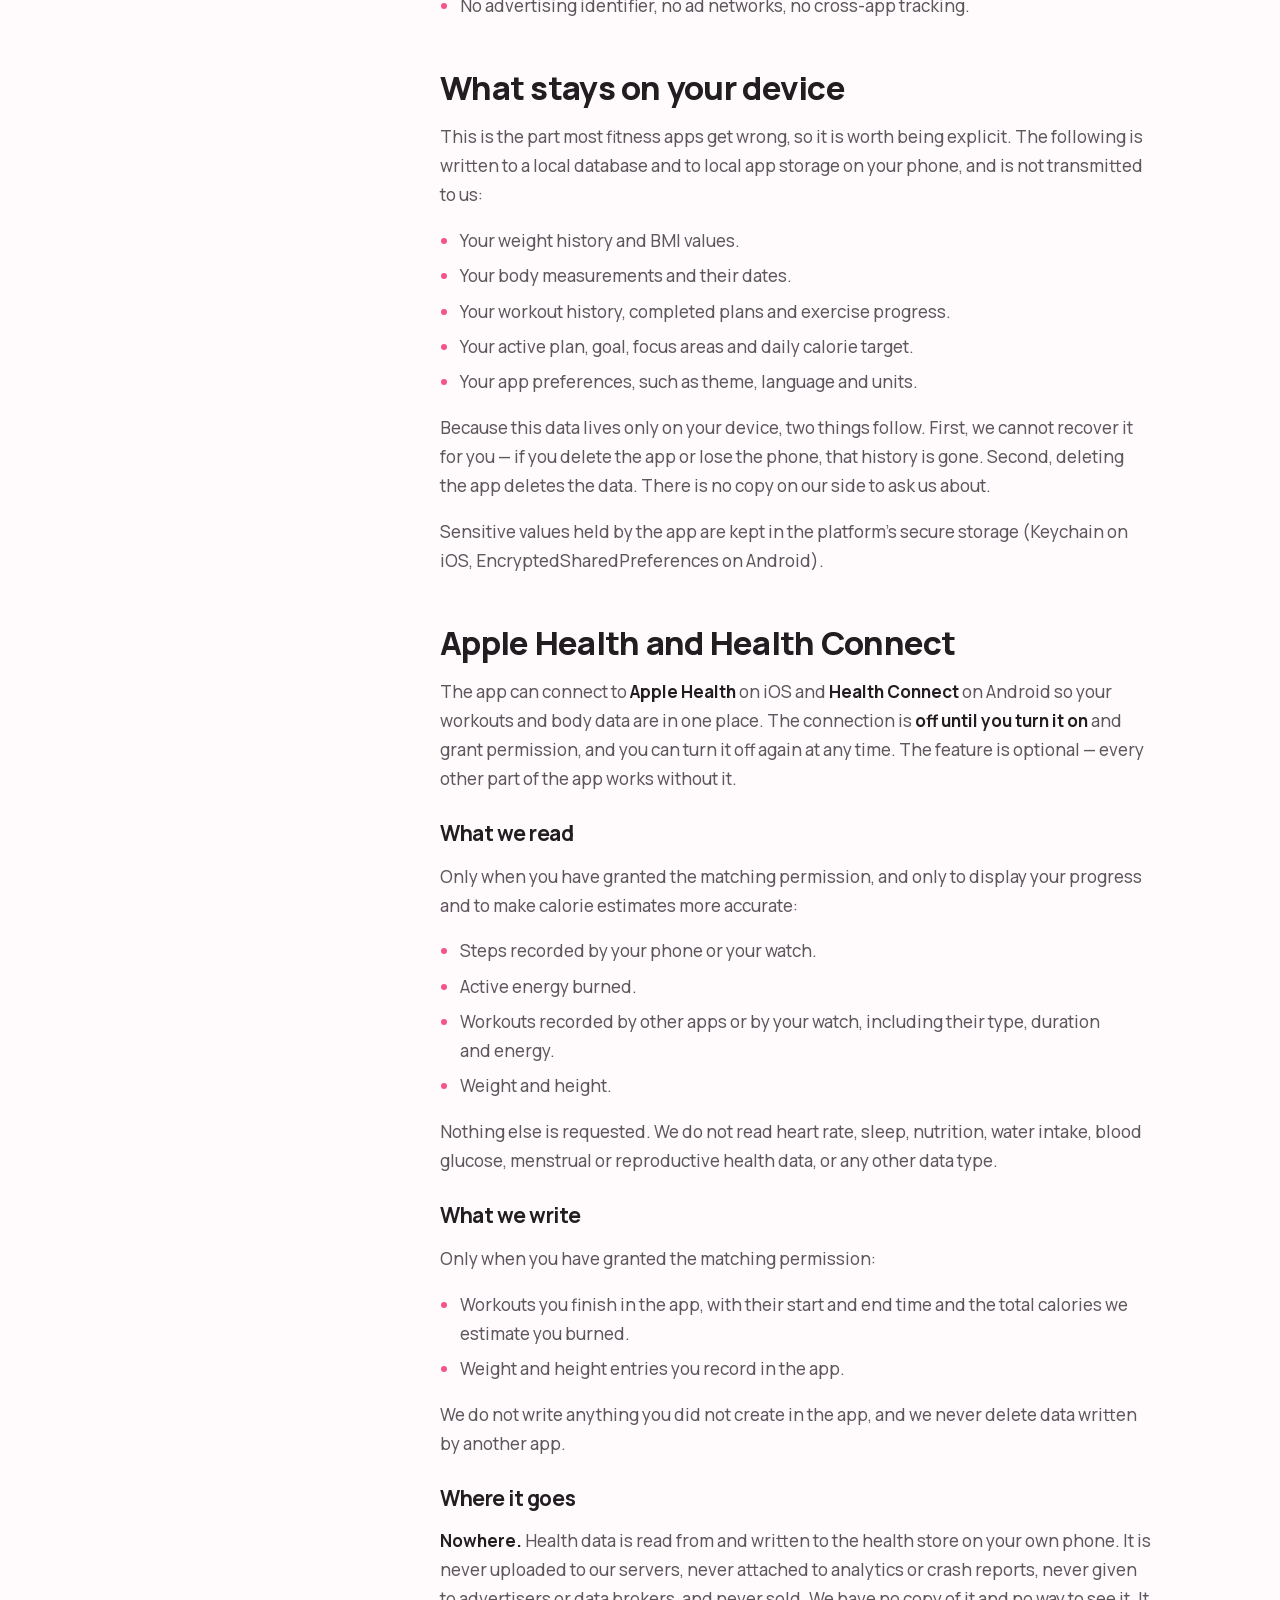
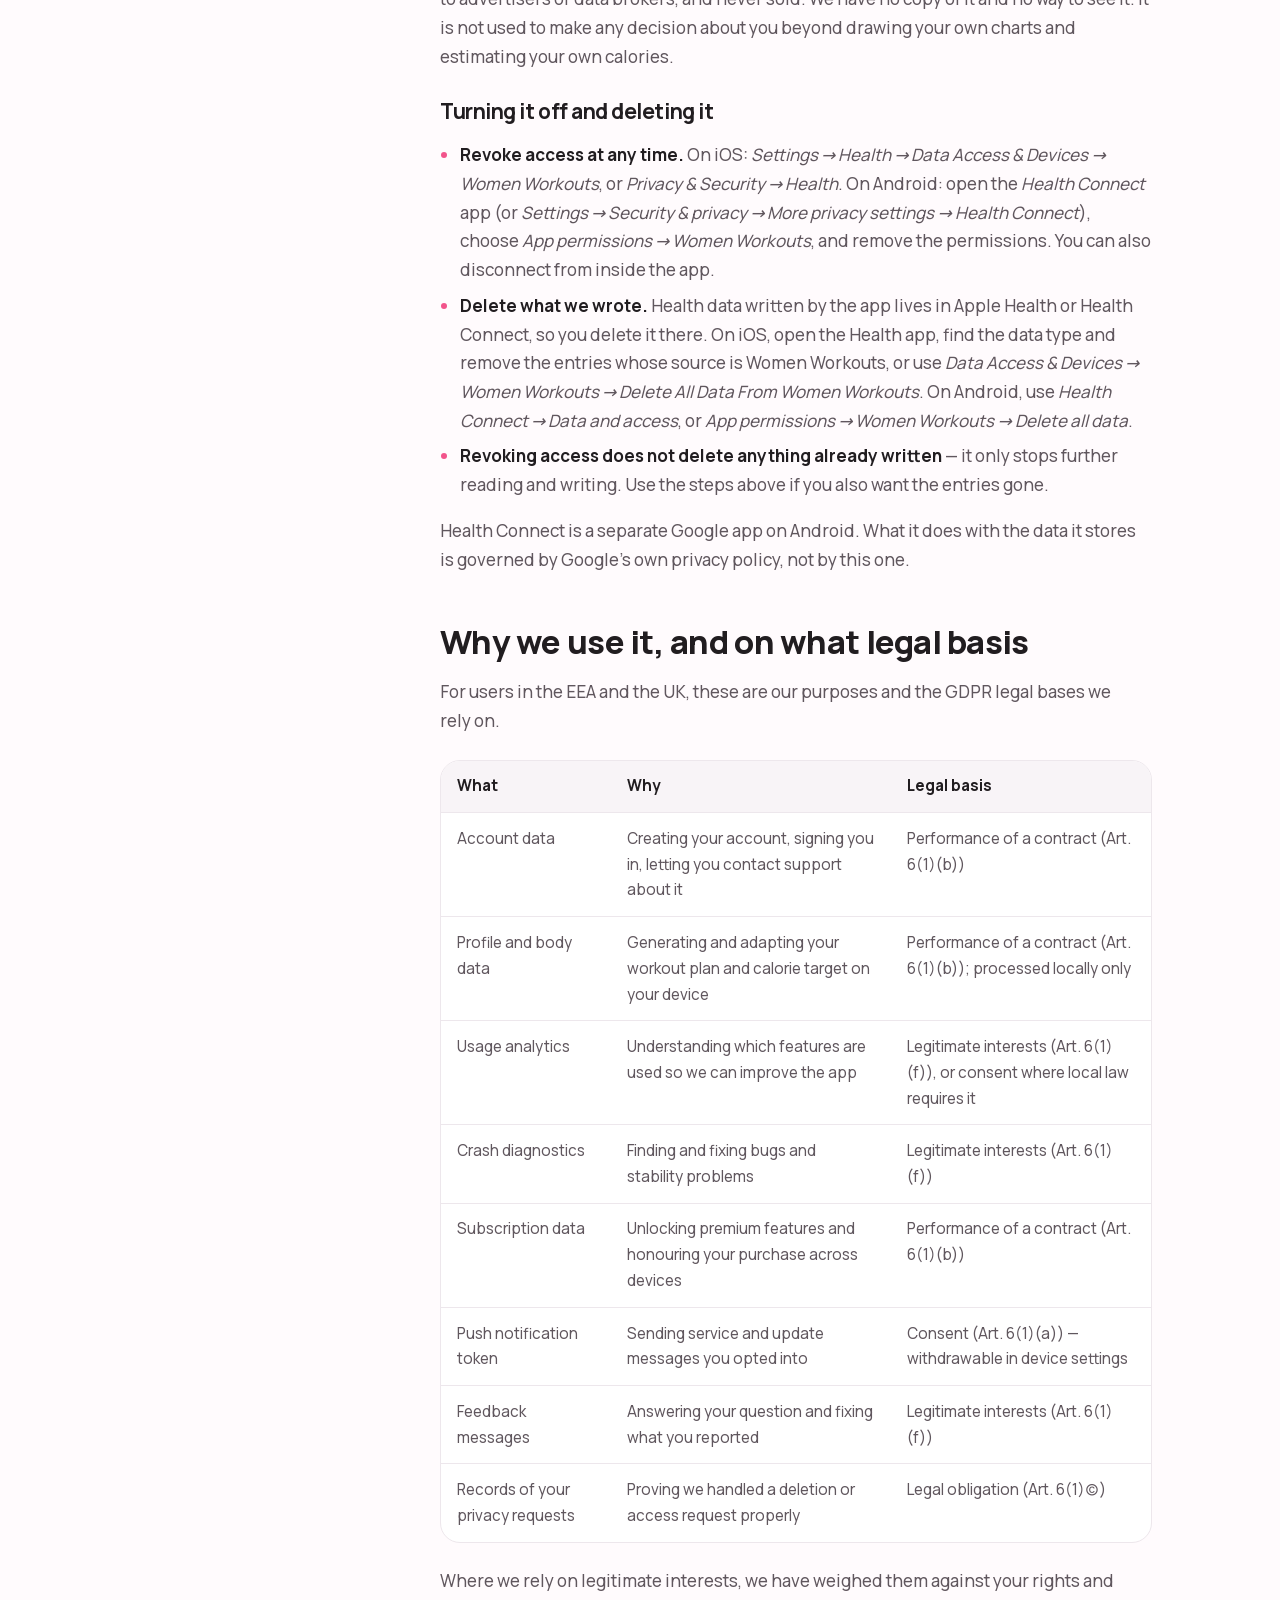
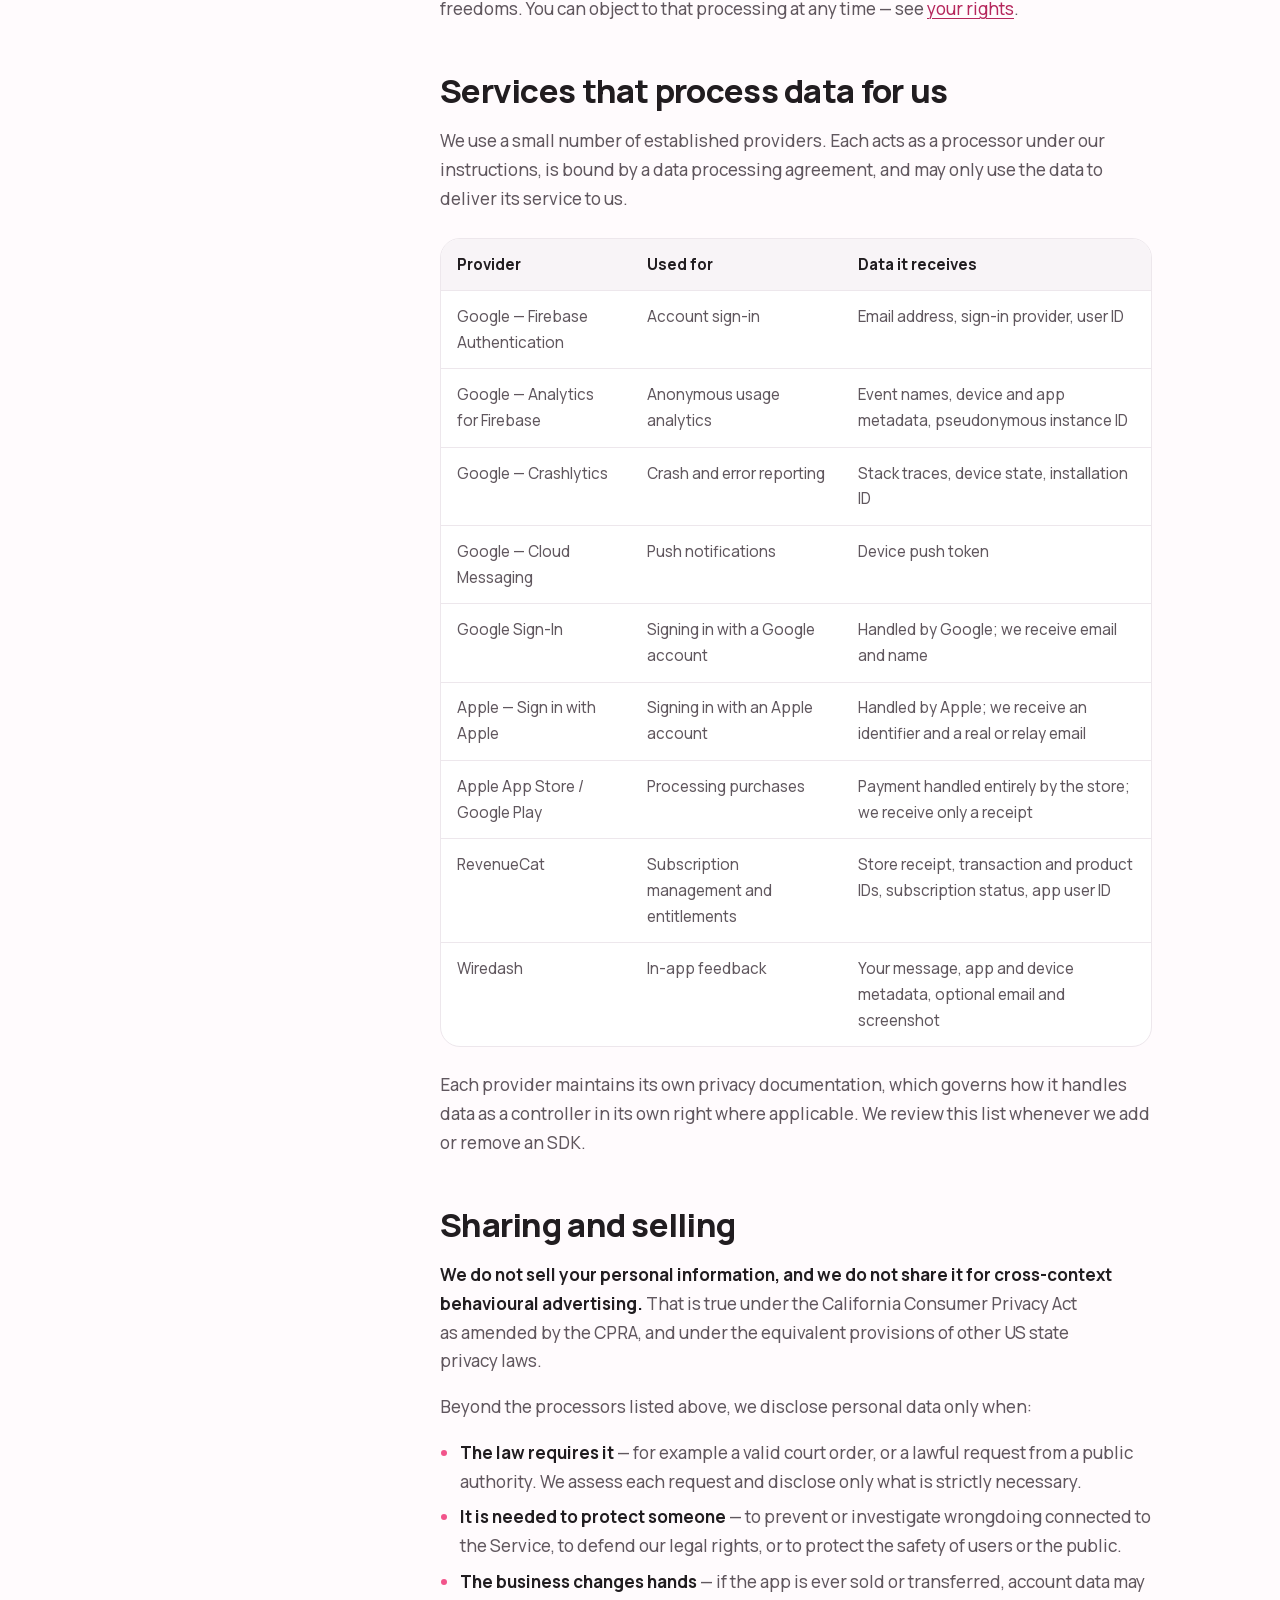
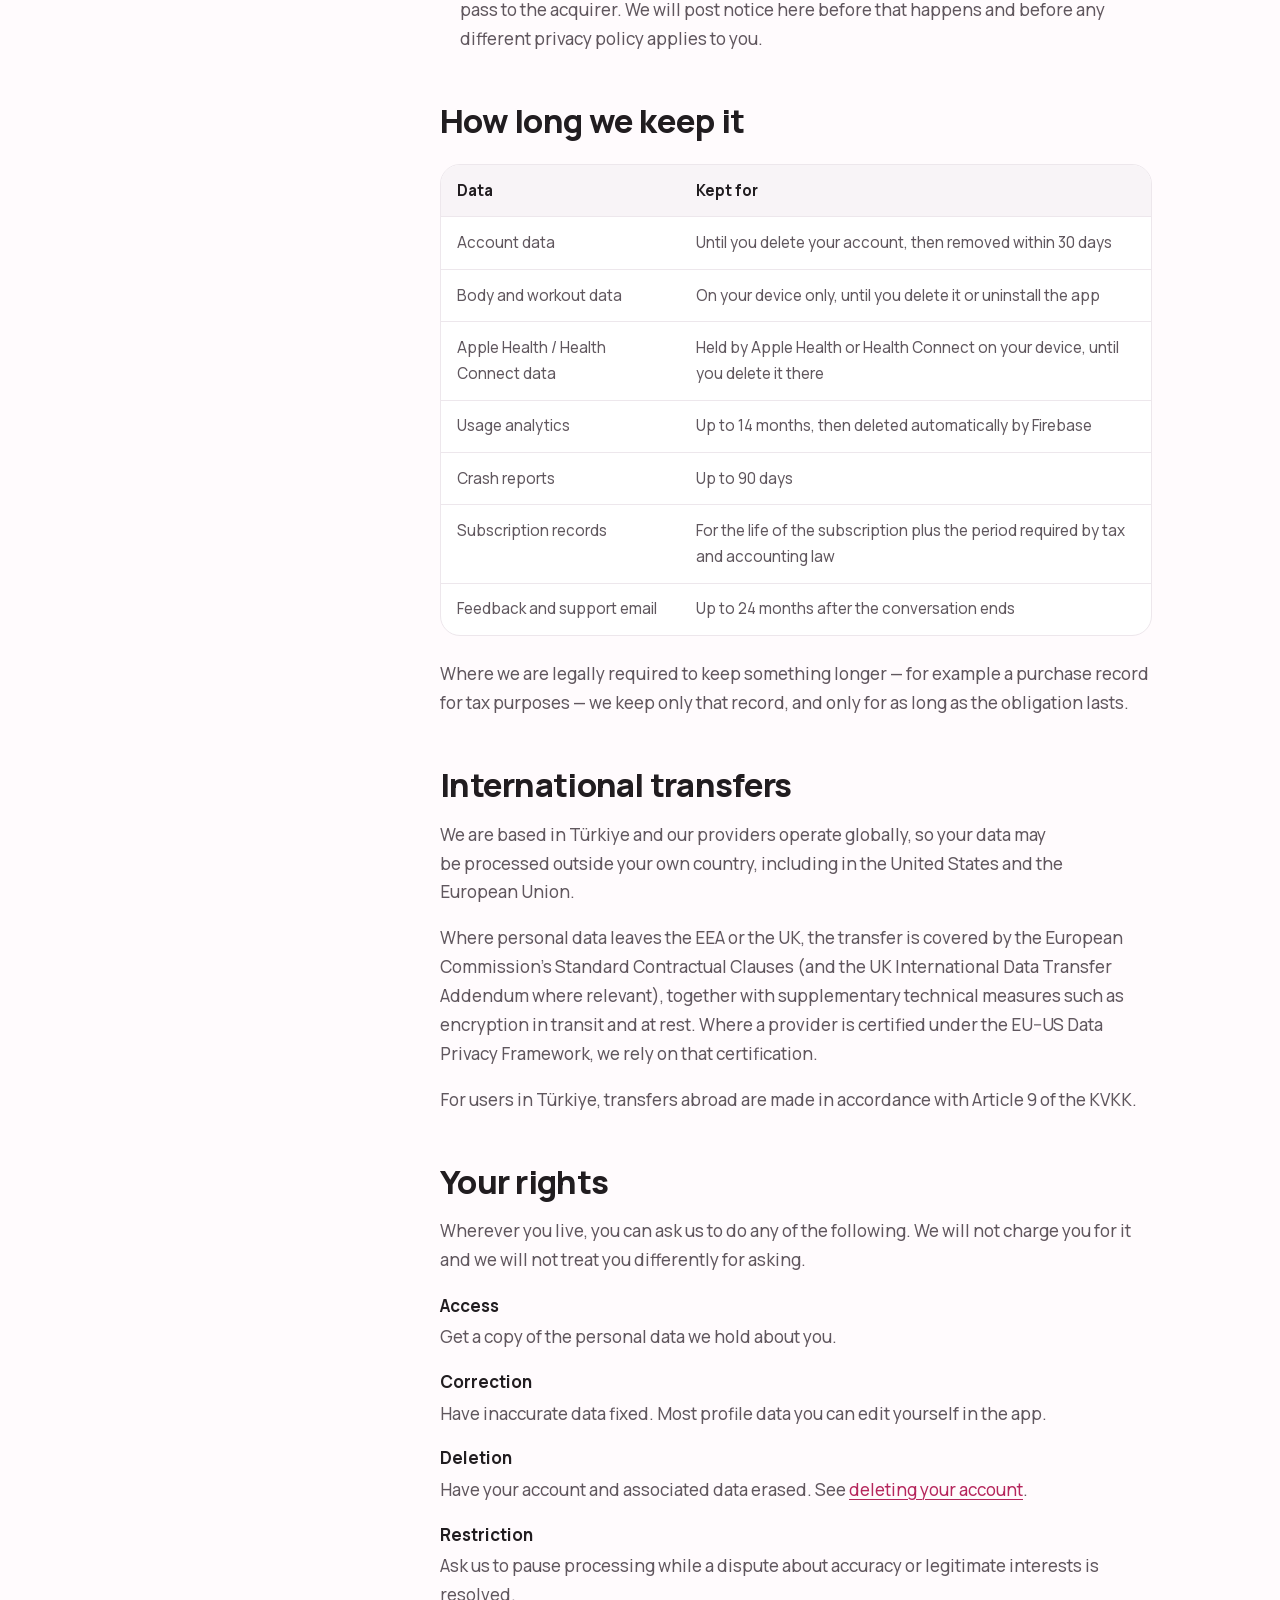
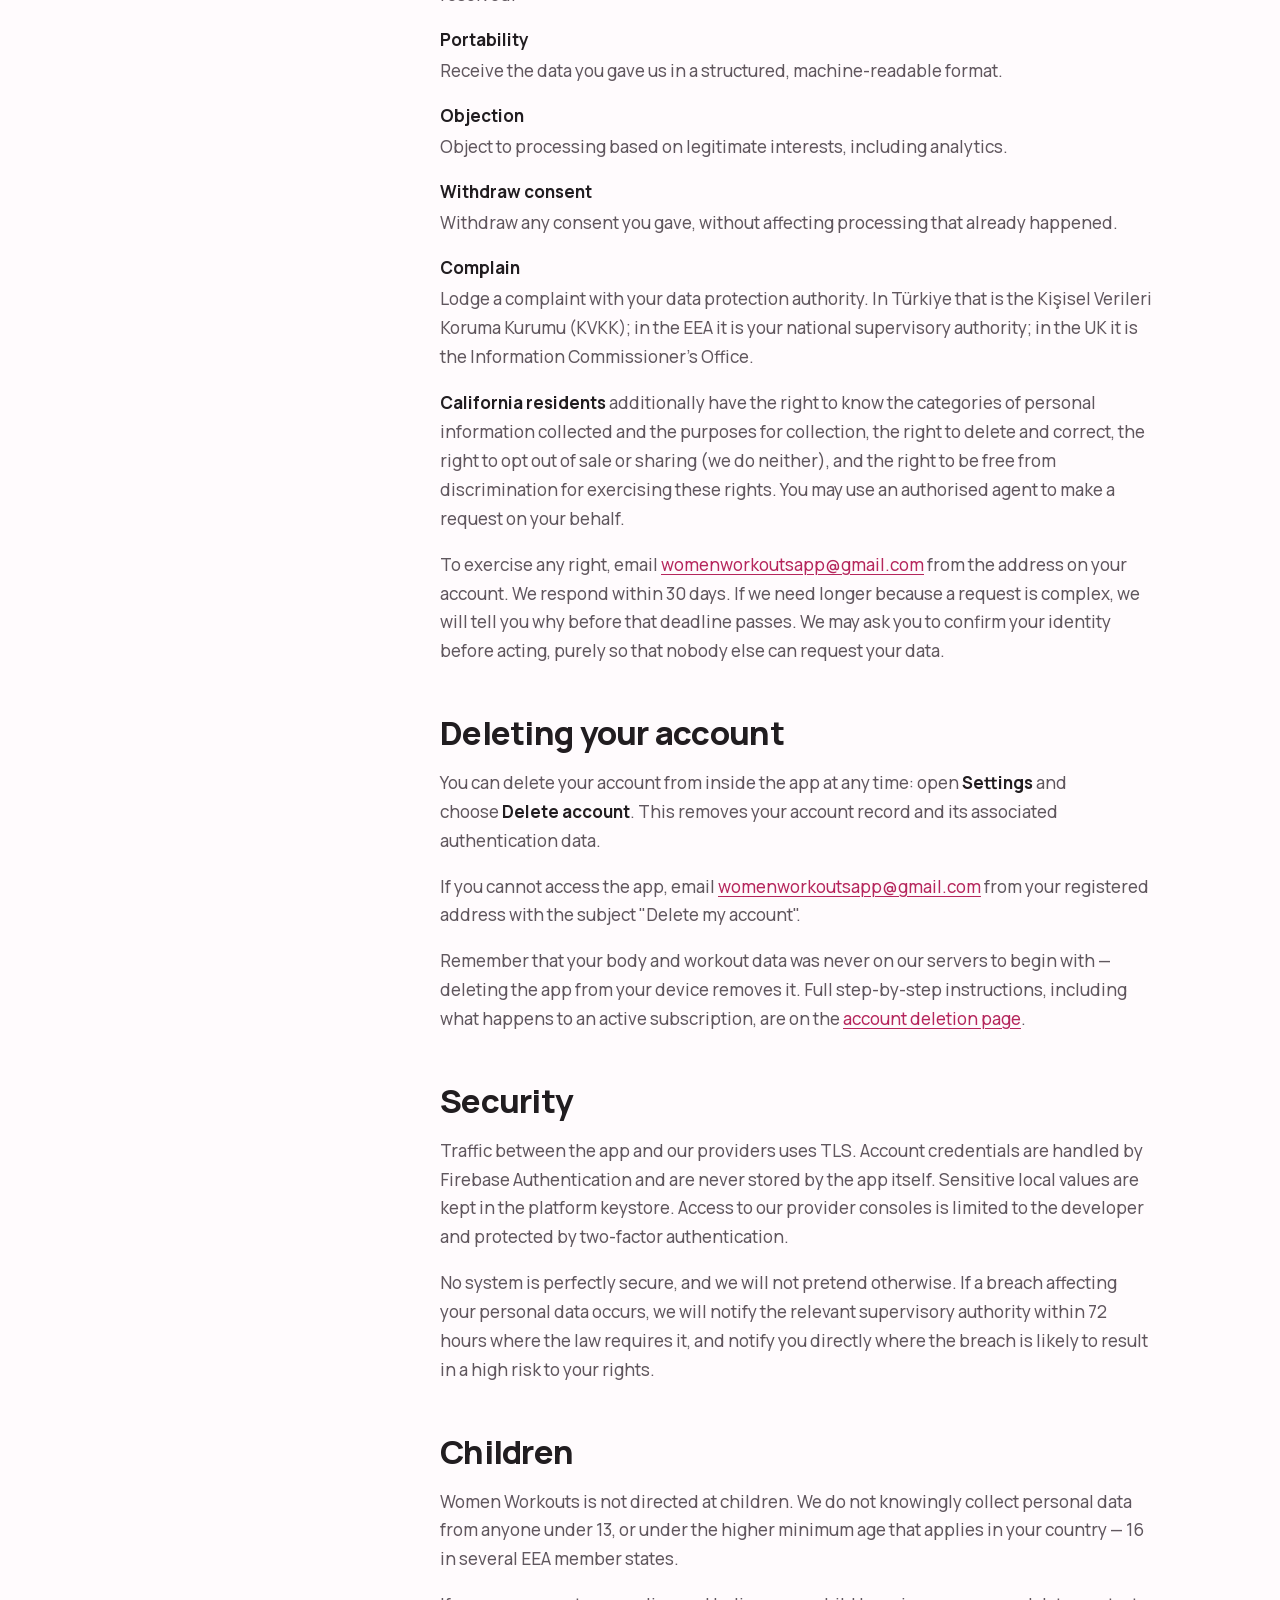
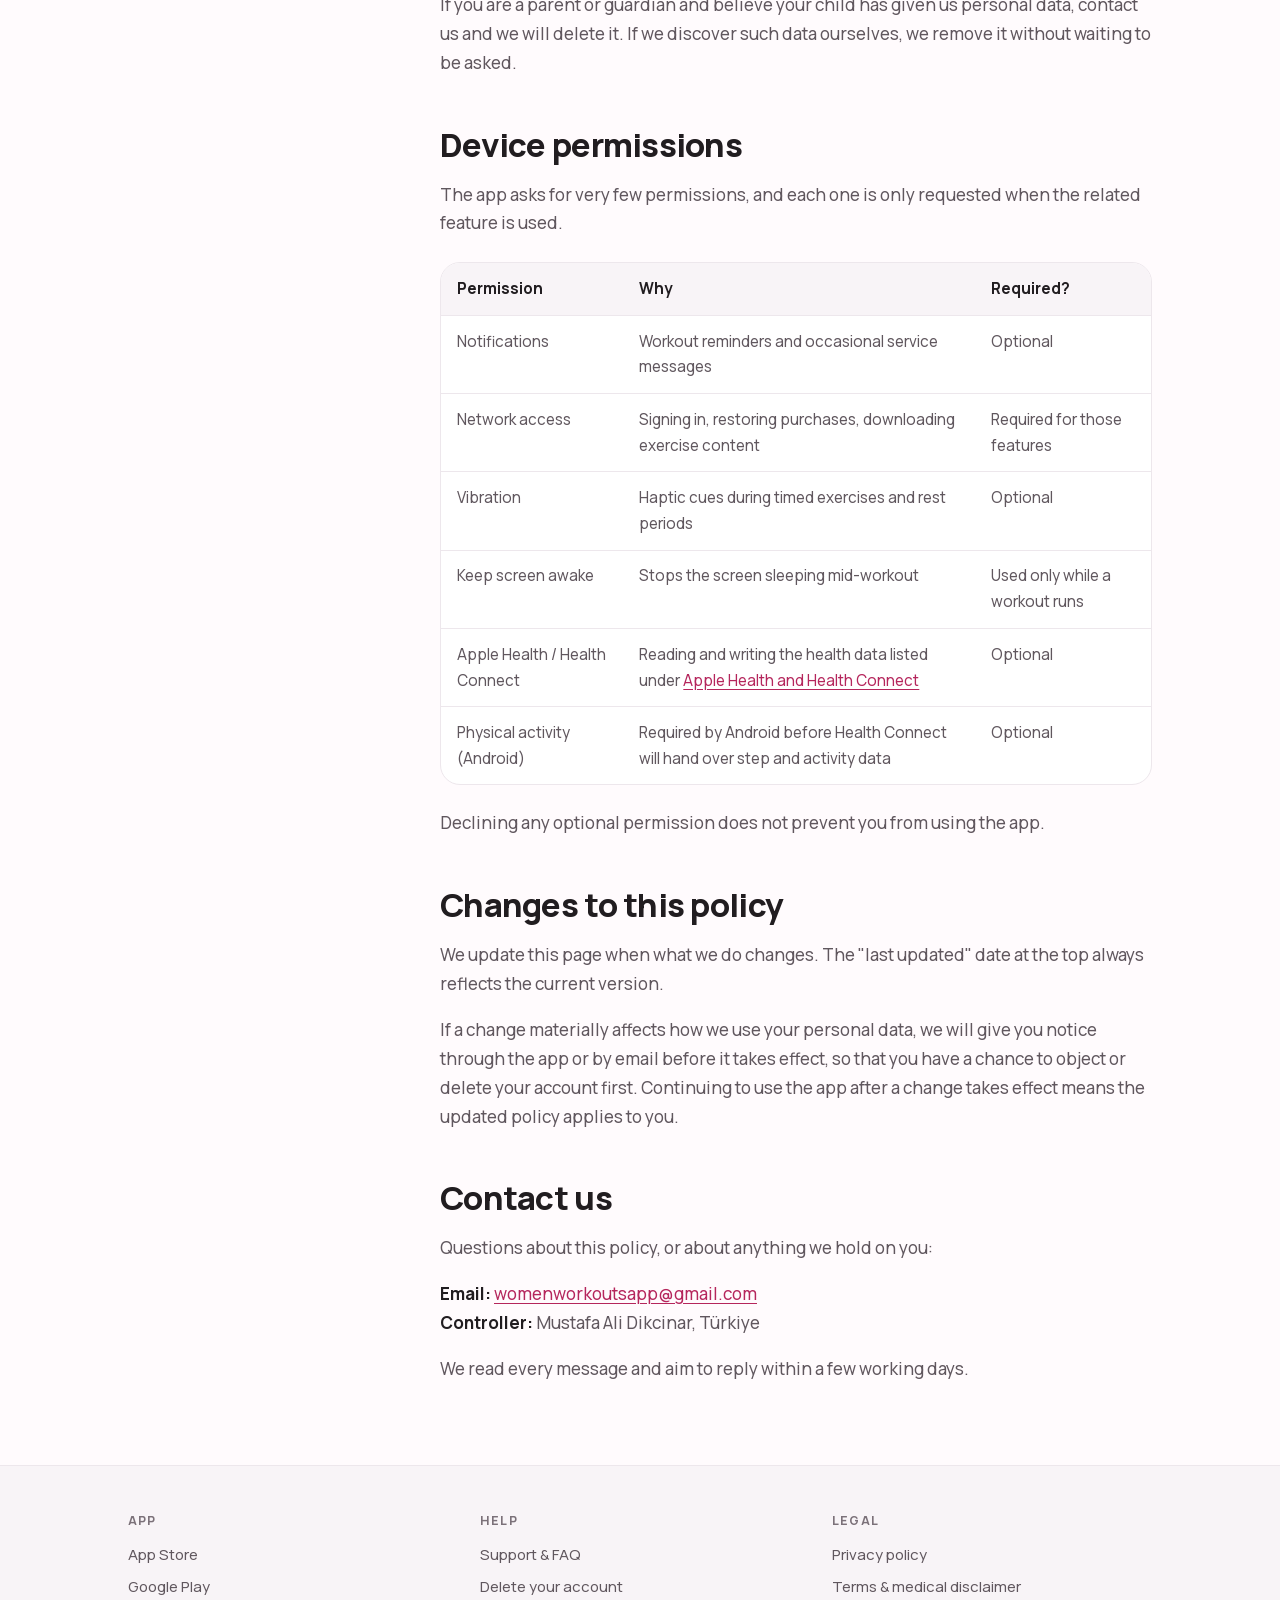
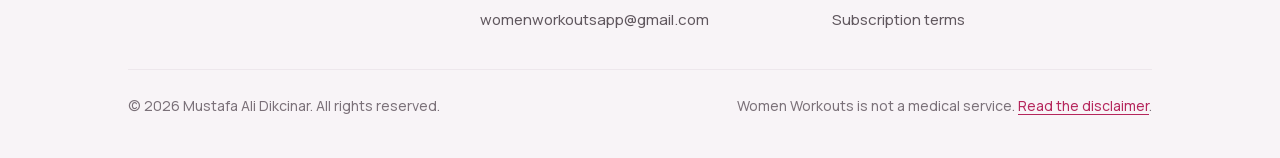
==== commit 9a225303: "Publish Health Connect and Apple Health disclosure The live policy still said the app does not conne" ====
--- a/privacy.html
+++ b/privacy.html
@@ -34,7 +34,7 @@
   "name": "Women Workouts Privacy Policy",
   "url": "https://womenworkouts.github.io/privacy.html",
   "inLanguage": "en",
-  "dateModified": "2026-08-02",
+  "dateModified": "2026-08-15",
   "description": "How the Women Workouts app collects, uses and protects personal data.",
   "isPartOf": { "@type": "WebSite", "@id": "https://womenworkouts.github.io/#website" },
   "publisher": {
@@ -76,7 +76,7 @@
 
 <div class="page-hero">
   <div class="wrap">
-    <p class="updated"><span aria-hidden="true">●</span> Last updated 2 August 2026</p>
+    <p class="updated"><span aria-hidden="true">●</span> Last updated 15 August 2026</p>
     <h1>Privacy policy</h1>
     <p>This policy explains what the Women Workouts app collects, what never leaves your phone, who processes the rest and how you can get it deleted. It is written to be read, not skimmed past.</p>
   </div>
@@ -92,6 +92,7 @@
       <li><a href="#who-we-are">Who we are</a></li>
       <li><a href="#what-we-collect">What we collect</a></li>
       <li><a href="#on-device">What stays on your device</a></li>
+      <li><a href="#health-data">Apple Health and Health Connect</a></li>
       <li><a href="#why">Why we use it</a></li>
       <li><a href="#processors">Services that process data</a></li>
       <li><a href="#sharing">Sharing and selling</a></li>
@@ -164,7 +165,7 @@
       <ul>
         <li>No precise or coarse location data.</li>
         <li>No contacts, calendar, photos or camera access.</li>
-        <li>No data from Apple Health or Google Fit — the app does not connect to them.</li>
+        <li>No data from Apple Health or Health Connect unless you switch the connection on yourself — see <a href="#health-data">Apple Health and Health Connect</a>. Nothing read from them is sent to us either way.</li>
         <li>No microphone recording. Audio is only played out, never captured.</li>
         <li>No advertising identifier, no ad networks, no cross-app tracking.</li>
       </ul>
@@ -182,6 +183,40 @@
       </ul>
       <p>Because this data lives only on your device, two things follow. First, we cannot recover it for you — if you delete the app or lose the phone, that history is gone. Second, deleting the app deletes the data. There is no copy on our side to ask us about.</p>
       <p>Sensitive values held by the app are kept in the platform's secure storage (Keychain on iOS, EncryptedSharedPreferences on Android).</p>
+    </section>
+
+    <section id="health-data">
+      <h2>Apple Health and Health Connect</h2>
+      <p>The app can connect to <strong>Apple Health</strong> on iOS and <strong>Health Connect</strong> on Android so your workouts and body data are in one place. The connection is <strong>off until you turn it on</strong> and grant permission, and you can turn it off again at any time. The feature is optional — every other part of the app works without it.</p>
+
+      <h3>What we read</h3>
+      <p>Only when you have granted the matching permission, and only to display your progress and to make calorie estimates more accurate:</p>
+      <ul>
+        <li>Steps recorded by your phone or your watch.</li>
+        <li>Active energy burned.</li>
+        <li>Workouts recorded by other apps or by your watch, including their type, duration and energy.</li>
+        <li>Weight and height.</li>
+      </ul>
+      <p>Nothing else is requested. We do not read heart rate, sleep, nutrition, water intake, blood glucose, menstrual or reproductive health data, or any other data type.</p>
+
+      <h3>What we write</h3>
+      <p>Only when you have granted the matching permission:</p>
+      <ul>
+        <li>Workouts you finish in the app, with their start and end time and the total calories we estimate you burned.</li>
+        <li>Weight and height entries you record in the app.</li>
+      </ul>
+      <p>We do not write anything you did not create in the app, and we never delete data written by another app.</p>
+
+      <h3>Where it goes</h3>
+      <p><strong>Nowhere.</strong> Health data is read from and written to the health store on your own phone. It is never uploaded to our servers, never attached to analytics or crash reports, never given to advertisers or data brokers, and never sold. We have no copy of it and no way to see it. It is not used to make any decision about you beyond drawing your own charts and estimating your own calories.</p>
+
+      <h3>Turning it off and deleting it</h3>
+      <ul>
+        <li><strong>Revoke access at any time.</strong> On iOS: <em>Settings → Health → Data Access &amp; Devices → Women Workouts</em>, or <em>Privacy &amp; Security → Health</em>. On Android: open the <em>Health Connect</em> app (or <em>Settings → Security &amp; privacy → More privacy settings → Health Connect</em>), choose <em>App permissions → Women Workouts</em>, and remove the permissions. You can also disconnect from inside the app.</li>
+        <li><strong>Delete what we wrote.</strong> Health data written by the app lives in Apple Health or Health Connect, so you delete it there. On iOS, open the Health app, find the data type and remove the entries whose source is Women Workouts, or use <em>Data Access &amp; Devices → Women Workouts → Delete All Data From Women Workouts</em>. On Android, use <em>Health Connect → Data and access</em>, or <em>App permissions → Women Workouts → Delete all data</em>.</li>
+        <li><strong>Revoking access does not delete anything already written</strong> — it only stops further reading and writing. Use the steps above if you also want the entries gone.</li>
+      </ul>
+      <p>Health Connect is a separate Google app on Android. What it does with the data it stores is governed by Google's own privacy policy, not by this one.</p>
     </section>
 
     <section id="why">
@@ -252,6 +287,7 @@
           <tbody>
             <tr><td>Account data</td><td>Until you delete your account, then removed within 30 days</td></tr>
             <tr><td>Body and workout data</td><td>On your device only, until you delete it or uninstall the app</td></tr>
+            <tr><td>Apple Health / Health Connect data</td><td>Held by Apple Health or Health Connect on your device, until you delete it there</td></tr>
             <tr><td>Usage analytics</td><td>Up to 14 months, then deleted automatically by Firebase</td></tr>
             <tr><td>Crash reports</td><td>Up to 90 days</td></tr>
             <tr><td>Subscription records</td><td>For the life of the subscription plus the period required by tax and accounting law</td></tr>
@@ -316,6 +352,8 @@
             <tr><td>Network access</td><td>Signing in, restoring purchases, downloading exercise content</td><td>Required for those features</td></tr>
             <tr><td>Vibration</td><td>Haptic cues during timed exercises and rest periods</td><td>Optional</td></tr>
             <tr><td>Keep screen awake</td><td>Stops the screen sleeping mid-workout</td><td>Used only while a workout runs</td></tr>
+            <tr><td>Apple Health / Health Connect</td><td>Reading and writing the health data listed under <a href="#health-data">Apple Health and Health Connect</a></td><td>Optional</td></tr>
+            <tr><td>Physical activity (Android)</td><td>Required by Android before Health Connect will hand over step and activity data</td><td>Optional</td></tr>
           </tbody>
         </table>
       </div>
